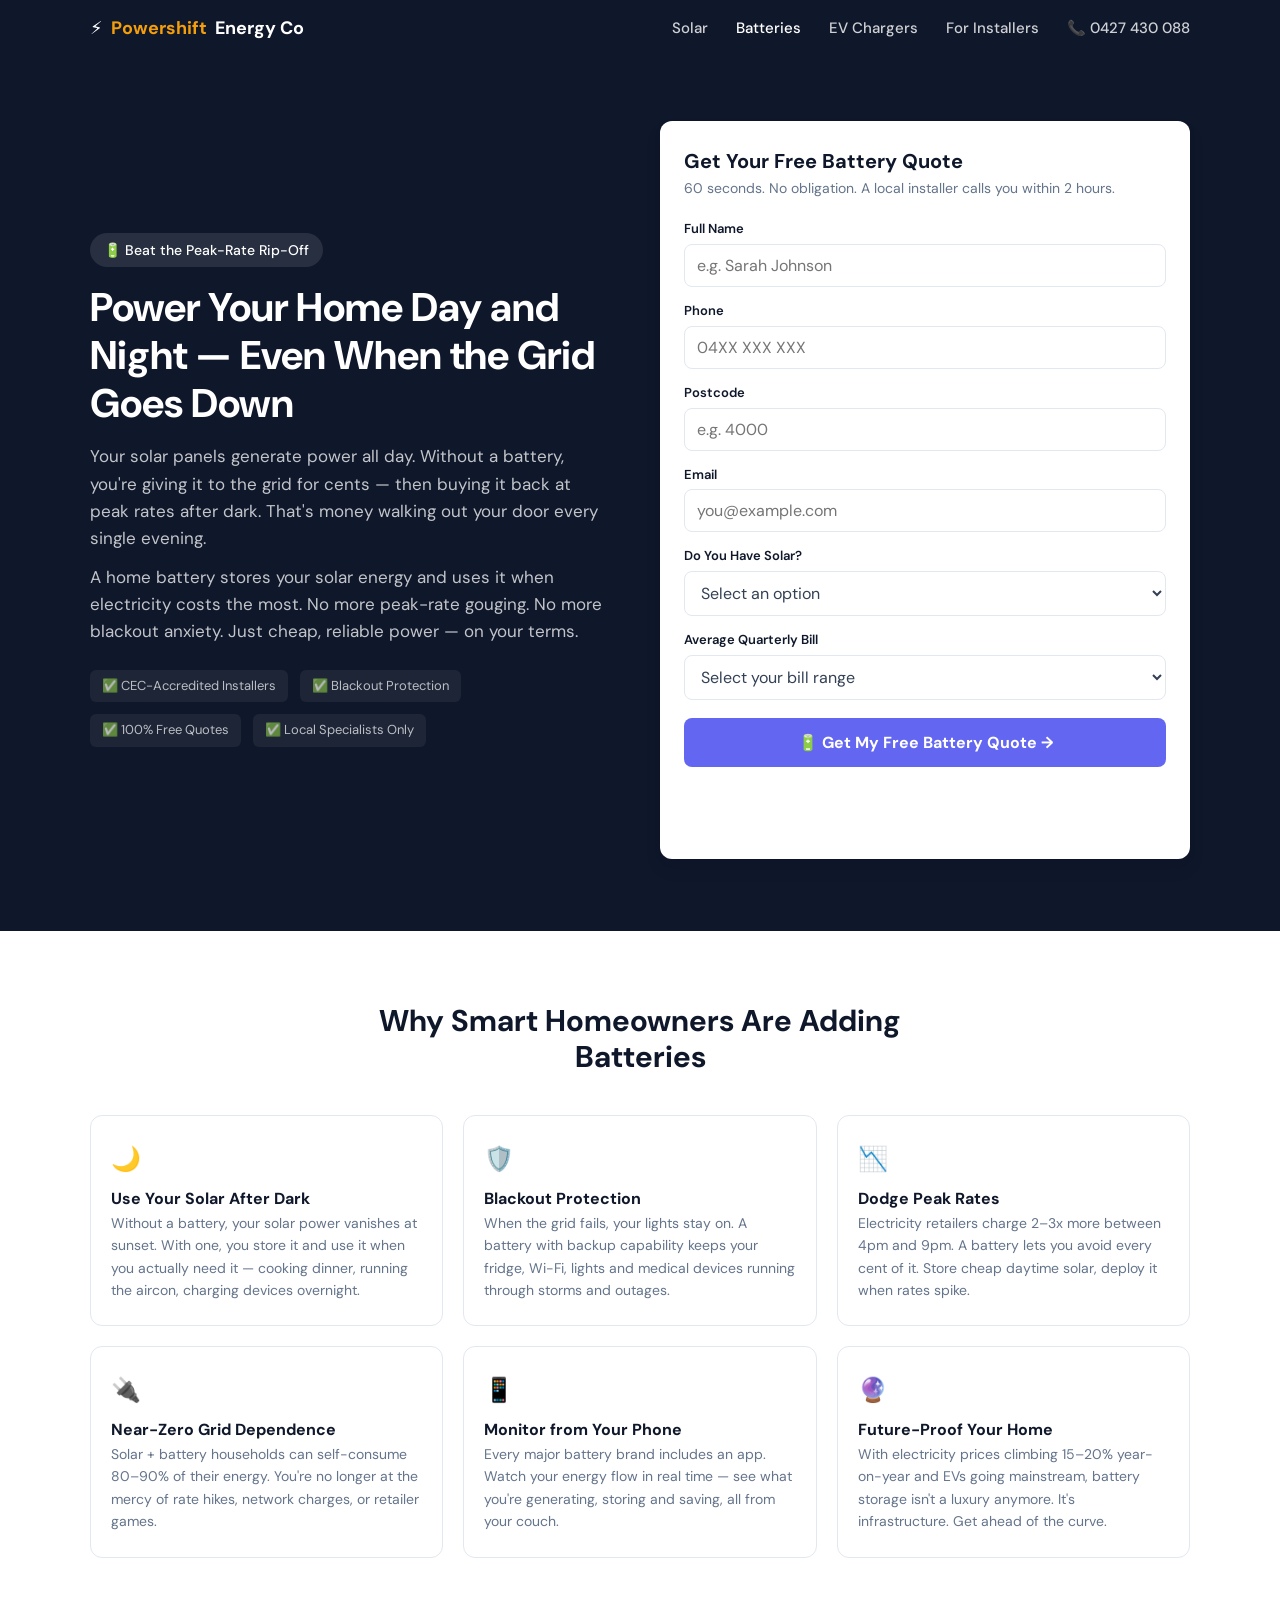
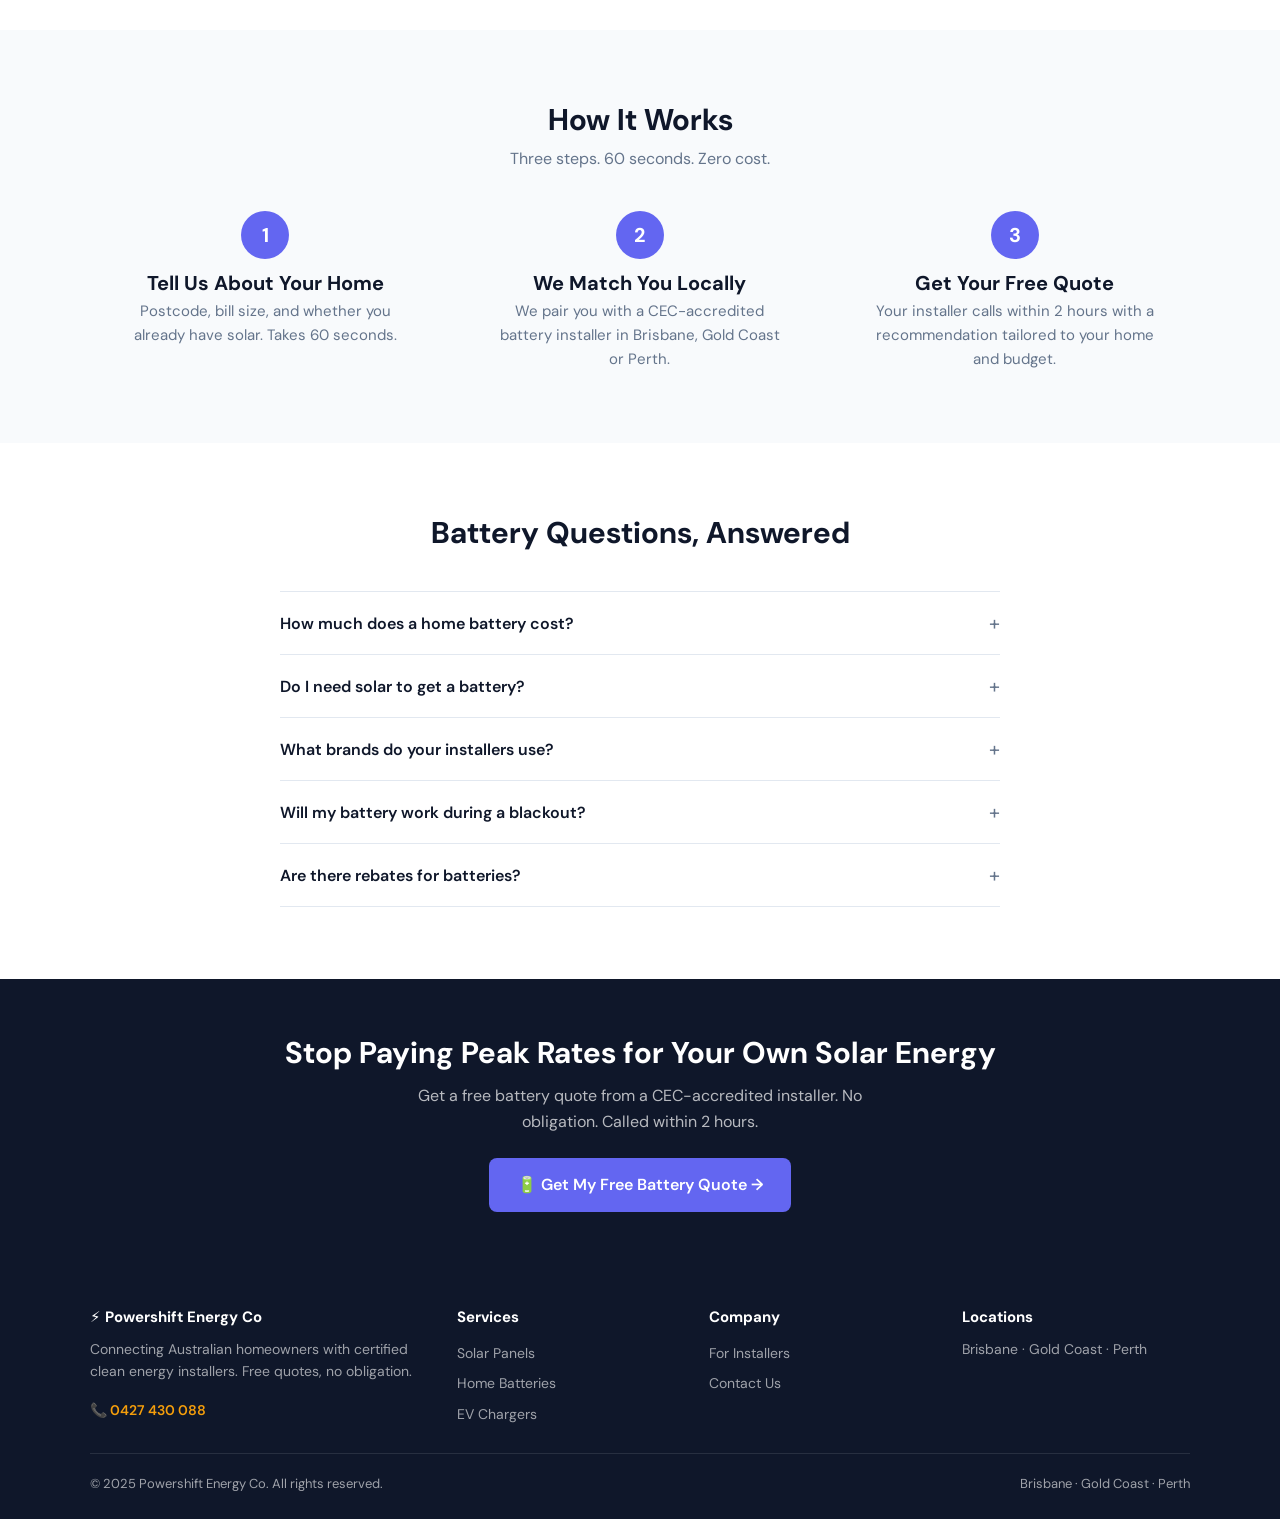
==== battery.html @ f6a63d88 "Initial build: Powershift Energy Co 5-page static website - Homepage (index.html) with service cards" ====
<!DOCTYPE html>
<html lang="en-AU">
<head>
  <meta charset="UTF-8">
  <meta name="viewport" content="width=device-width, initial-scale=1.0">
  <title>Free Home Battery Quotes — Beat Peak Rates & Blackouts | Powershift Energy Co</title>
  <meta name="description" content="Get a free home battery quote from CEC-accredited installers in Brisbane, Gold Coast and Perth. Store solar, dodge peak rates, survive blackouts.">
  <link rel="icon" href="data:image/svg+xml,<svg xmlns='http://www.w3.org/2000/svg' viewBox='0 0 100 100'><text y='.9em' font-size='90'>⚡</text></svg>">
  <link rel="preconnect" href="https://fonts.googleapis.com">
  <link rel="preconnect" href="https://fonts.gstatic.com" crossorigin>
  <link href="https://fonts.googleapis.com/css2?family=DM+Sans:wght@400;500;600;700&display=swap" rel="stylesheet">
  <link rel="stylesheet" href="css/style.css">
</head>
<body class="page-battery">

  <!-- Header -->
  <header class="site-header">
    <nav class="nav-inner">
      <a href="index.html" class="logo">⚡ <span>Powershift</span> Energy Co</a>
      <button class="nav-toggle" aria-label="Toggle navigation">
        <i></i><i></i><i></i>
      </button>
      <div class="nav-links">
        <a href="solar.html">Solar</a>
        <a href="battery.html" class="active">Batteries</a>
        <a href="ev-charger.html">EV Chargers</a>
        <a href="electricians.html">For Installers</a>
        <a href="tel:0427430088" class="nav-phone">📞 0427 430 088</a>
      </div>
    </nav>
  </header>

  <main>

    <!-- Hero + Form -->
    <section class="hero">
      <div class="container">
        <div class="hero-grid">
          <div>
            <div class="badge">🔋 Beat the Peak-Rate Rip-Off</div>
            <h1>Power Your Home Day and Night — Even When the Grid Goes Down</h1>
            <p>Your solar panels generate power all day. Without a battery, you're giving it to the grid for cents — then buying it back at peak rates after dark. That's money walking out your door every single evening.</p>
            <p style="color:rgba(255,255,255,0.75);margin-top:12px;">A home battery stores your solar energy and uses it when electricity costs the most. No more peak-rate gouging. No more blackout anxiety. Just cheap, reliable power — on your terms.</p>
            <ul class="hero-trust">
              <li>✅ CEC-Accredited Installers</li>
              <li>✅ Blackout Protection</li>
              <li>✅ 100% Free Quotes</li>
              <li>✅ Local Specialists Only</li>
            </ul>
          </div>
          <div>
            <div class="form-card">
              <h2>Get Your Free Battery Quote</h2>
              <p class="form-sub">60 seconds. No obligation. A local installer calls you within 2 hours.</p>
              <form action="https://formspree.io/f/xvzdpgje" method="POST" data-formspree>
                <input type="hidden" name="service" value="Home Battery">
                <input type="hidden" name="page" value="battery.html">
                <div class="form-group">
                  <label for="name">Full Name</label>
                  <input type="text" id="name" name="name" required placeholder="e.g. Sarah Johnson">
                  <div class="form-error-msg"></div>
                </div>
                <div class="form-group">
                  <label for="phone">Phone</label>
                  <input type="tel" id="phone" name="phone" required placeholder="04XX XXX XXX">
                  <div class="form-error-msg"></div>
                </div>
                <div class="form-group">
                  <label for="postcode">Postcode</label>
                  <input type="text" id="postcode" name="postcode" required placeholder="e.g. 4000" maxlength="4">
                  <div class="form-error-msg"></div>
                </div>
                <div class="form-group">
                  <label for="email">Email</label>
                  <input type="email" id="email" name="email" required placeholder="you@example.com">
                  <div class="form-error-msg"></div>
                </div>
                <div class="form-group">
                  <label for="solar">Do You Have Solar?</label>
                  <select id="solar" name="has_solar" required>
                    <option value="">Select an option</option>
                    <option value="Yes – Existing Solar">Yes — Existing Solar</option>
                    <option value="No – Getting Solar Too">No — Getting Solar Too</option>
                    <option value="No – Grid Only">No — Grid Only</option>
                  </select>
                  <div class="form-error-msg"></div>
                </div>
                <div class="form-group">
                  <label for="bill">Average Quarterly Bill</label>
                  <select id="bill" name="quarterly_bill" required>
                    <option value="">Select your bill range</option>
                    <option value="Under $300">Under $300</option>
                    <option value="$300–$500">$300–$500</option>
                    <option value="$500–$800">$500–$800</option>
                    <option value="$800–$1,200">$800–$1,200</option>
                    <option value="Over $1,200">Over $1,200</option>
                  </select>
                  <div class="form-error-msg"></div>
                </div>
                <button type="submit" class="form-submit indigo">🔋 Get My Free Battery Quote →</button>
                <p class="form-note">No spam. No obligation. Just a quick call from a local installer.</p>
              </form>
            </div>
          </div>
        </div>
      </div>
    </section>

    <!-- Benefits -->
    <section>
      <div class="container">
        <div class="section-header">
          <h2>Why Smart Homeowners Are Adding Batteries</h2>
        </div>
        <div class="cards-grid cols-3">
          <div class="benefit-card">
            <div class="icon">🌙</div>
            <h3>Use Your Solar After Dark</h3>
            <p>Without a battery, your solar power vanishes at sunset. With one, you store it and use it when you actually need it — cooking dinner, running the aircon, charging devices overnight.</p>
          </div>
          <div class="benefit-card">
            <div class="icon">🛡️</div>
            <h3>Blackout Protection</h3>
            <p>When the grid fails, your lights stay on. A battery with backup capability keeps your fridge, Wi-Fi, lights and medical devices running through storms and outages.</p>
          </div>
          <div class="benefit-card">
            <div class="icon">📉</div>
            <h3>Dodge Peak Rates</h3>
            <p>Electricity retailers charge 2–3x more between 4pm and 9pm. A battery lets you avoid every cent of it. Store cheap daytime solar, deploy it when rates spike.</p>
          </div>
          <div class="benefit-card">
            <div class="icon">🔌</div>
            <h3>Near-Zero Grid Dependence</h3>
            <p>Solar + battery households can self-consume 80–90% of their energy. You're no longer at the mercy of rate hikes, network charges, or retailer games.</p>
          </div>
          <div class="benefit-card">
            <div class="icon">📱</div>
            <h3>Monitor from Your Phone</h3>
            <p>Every major battery brand includes an app. Watch your energy flow in real time — see what you're generating, storing and saving, all from your couch.</p>
          </div>
          <div class="benefit-card">
            <div class="icon">🔮</div>
            <h3>Future-Proof Your Home</h3>
            <p>With electricity prices climbing 15–20% year-on-year and EVs going mainstream, battery storage isn't a luxury anymore. It's infrastructure. Get ahead of the curve.</p>
          </div>
        </div>
      </div>
    </section>

    <!-- How It Works -->
    <section class="alt">
      <div class="container">
        <div class="section-header">
          <h2>How It Works</h2>
          <p>Three steps. 60 seconds. Zero cost.</p>
        </div>
        <div class="steps">
          <div class="step">
            <div class="step-num">1</div>
            <h3>Tell Us About Your Home</h3>
            <p>Postcode, bill size, and whether you already have solar. Takes 60 seconds.</p>
          </div>
          <div class="step">
            <div class="step-num">2</div>
            <h3>We Match You Locally</h3>
            <p>We pair you with a CEC-accredited battery installer in Brisbane, Gold Coast or Perth.</p>
          </div>
          <div class="step">
            <div class="step-num">3</div>
            <h3>Get Your Free Quote</h3>
            <p>Your installer calls within 2 hours with a recommendation tailored to your home and budget.</p>
          </div>
        </div>
      </div>
    </section>

    <!-- FAQ -->
    <section>
      <div class="container">
        <div class="section-header">
          <h2>Battery Questions, Answered</h2>
        </div>
        <div class="faq-list">
          <div class="faq-item">
            <button class="faq-question">How much does a home battery cost?</button>
            <div class="faq-answer">
              <div class="faq-answer-inner">A quality home battery system typically costs $8,000–$16,000 installed, depending on capacity, brand and whether you need backup capability. Popular options like the Tesla Powerwall 2 sit around $12,000–$14,000 fully installed. Your installer will recommend the right size based on your usage and solar system.</div>
            </div>
          </div>
          <div class="faq-item">
            <button class="faq-question">Do I need solar to get a battery?</button>
            <div class="faq-answer">
              <div class="faq-answer-inner">No, but it makes the most financial sense when paired with solar. A battery without solar can still save you money by charging from the grid during off-peak hours and discharging during peak, but the real savings come from storing free solar energy. If you don't have solar yet, many installers will quote you for both together.</div>
            </div>
          </div>
          <div class="faq-item">
            <button class="faq-question">What brands do your installers use?</button>
            <div class="faq-answer">
              <div class="faq-answer-inner">Our installer partners work with all major battery brands including Tesla Powerwall, BYD, Enphase, Alpha ESS, SolarEdge, Sungrow and more. They'll recommend the best fit for your home based on your solar setup, usage patterns and budget — not just whatever gives them the highest margin.</div>
            </div>
          </div>
          <div class="faq-item">
            <button class="faq-question">Will my battery work during a blackout?</button>
            <div class="faq-answer">
              <div class="faq-answer-inner">Only if it has backup capability — and not all do by default. Some batteries (like the Tesla Powerwall) include backup as standard. Others need an additional backup box or gateway. Make sure you tell your installer you want blackout protection so they can quote the right setup.</div>
            </div>
          </div>
          <div class="faq-item">
            <button class="faq-question">Are there rebates for batteries?</button>
            <div class="faq-answer">
              <div class="faq-answer-inner">Battery rebates vary by state. Some state governments offer rebates of $3,000–$4,000 for eligible households. Your installer will know exactly what's available in your area and handle the paperwork. The federal government doesn't currently offer battery-specific STCs, but this may change — another reason to act now while state rebates last.</div>
            </div>
          </div>
        </div>
      </div>
    </section>

    <!-- CTA Banner -->
    <section class="cta-banner">
      <div class="container">
        <h2>Stop Paying Peak Rates for Your Own Solar Energy</h2>
        <p>Get a free battery quote from a CEC-accredited installer. No obligation. Called within 2 hours.</p>
        <a href="#" onclick="window.scrollTo({top:0,behavior:'smooth'});return false;" class="btn btn-indigo" style="background:var(--indigo);color:var(--white);">🔋 Get My Free Battery Quote →</a>
      </div>
    </section>

  </main>

  <!-- Footer -->
  <footer class="site-footer">
    <div class="container">
      <div class="footer-inner">
        <div class="footer-col">
          <h4>⚡ Powershift Energy Co</h4>
          <p>Connecting Australian homeowners with certified clean energy installers. Free quotes, no obligation.</p>
          <a href="tel:0427430088" class="phone-link" style="margin-top:12px;display:inline-block;">📞 0427 430 088</a>
        </div>
        <div class="footer-col">
          <h4>Services</h4>
          <a href="solar.html">Solar Panels</a>
          <a href="battery.html">Home Batteries</a>
          <a href="ev-charger.html">EV Chargers</a>
        </div>
        <div class="footer-col">
          <h4>Company</h4>
          <a href="electricians.html">For Installers</a>
          <a href="tel:0427430088">Contact Us</a>
        </div>
        <div class="footer-col">
          <h4>Locations</h4>
          <p>Brisbane · Gold Coast · Perth</p>
        </div>
      </div>
      <div class="footer-bottom">
        <span>&copy; 2025 Powershift Energy Co. All rights reserved.</span>
        <span>Brisbane · Gold Coast · Perth</span>
      </div>
    </div>
  </footer>

  <script src="js/form.js"></script>
</body>
</html>
---- css/style.css ----
/* ============================================
   Powershift Energy Co — Global Stylesheet
   Mobile-first · Vanilla CSS · No frameworks
   ============================================ */

/* --- Custom Properties --- */
:root {
  --navy: #0f172a;
  --amber: #f59e0b;
  --amber-hover: #d97706;
  --green: #10b981;
  --green-hover: #059669;
  --indigo: #6366f1;
  --indigo-hover: #4f46e5;
  --bg-light: #f8fafc;
  --text-body: #334155;
  --text-muted: #64748b;
  --white: #ffffff;
  --border: #e2e8f0;
  --radius: 8px;
  --radius-lg: 12px;
  --shadow-sm: 0 1px 2px rgba(15,23,42,0.06);
  --shadow: 0 1px 3px rgba(15,23,42,0.1), 0 1px 2px rgba(15,23,42,0.06);
  --shadow-lg: 0 4px 6px rgba(15,23,42,0.07), 0 10px 15px rgba(15,23,42,0.1);
  --max-w: 1140px;
  --font: 'DM Sans', system-ui, -apple-system, sans-serif;
  /* Page accent — overridden per page */
  --accent: var(--amber);
  --accent-hover: var(--amber-hover);
}

/* --- Reset --- */
*, *::before, *::after { box-sizing: border-box; margin: 0; padding: 0; }
html { scroll-behavior: smooth; }
body {
  font-family: var(--font);
  font-size: 16px;
  line-height: 1.6;
  color: var(--text-body);
  background: var(--white);
  -webkit-font-smoothing: antialiased;
}
img { max-width: 100%; display: block; }
a { color: inherit; text-decoration: none; }
ul, ol { list-style: none; }
button, input, select, textarea {
  font-family: inherit;
  font-size: inherit;
  border: none;
  outline: none;
}

/* --- Utility --- */
.container { width: 100%; max-width: var(--max-w); margin: 0 auto; padding: 0 20px; }
.sr-only { position: absolute; width: 1px; height: 1px; padding: 0; margin: -1px; overflow: hidden; clip: rect(0,0,0,0); border: 0; }
.text-muted { color: var(--text-muted); }
.text-center { text-align: center; }

/* --- Typography --- */
h1, h2, h3, h4 { color: var(--navy); line-height: 1.2; font-weight: 700; }
h1 { font-size: 1.875rem; }
h2 { font-size: 1.5rem; margin-bottom: 0.5rem; }
h3 { font-size: 1.125rem; }
p + p { margin-top: 1rem; }

@media (min-width: 768px) {
  h1 { font-size: 2.5rem; }
  h2 { font-size: 1.875rem; }
  h3 { font-size: 1.25rem; }
}

/* --- Buttons --- */
.btn {
  display: inline-flex;
  align-items: center;
  justify-content: center;
  gap: 6px;
  padding: 14px 28px;
  border-radius: var(--radius);
  font-weight: 600;
  font-size: 1rem;
  cursor: pointer;
  transition: background 0.2s, transform 0.1s;
  border: none;
}
.btn:active { transform: scale(0.98); }

.btn-amber { background: var(--amber); color: var(--navy); }
.btn-amber:hover { background: var(--amber-hover); }
.btn-green { background: var(--green); color: var(--white); }
.btn-green:hover { background: var(--green-hover); }
.btn-indigo { background: var(--indigo); color: var(--white); }
.btn-indigo:hover { background: var(--indigo-hover); }
.btn-white { background: var(--white); color: var(--navy); }
.btn-white:hover { background: var(--bg-light); }
.btn-outline {
  background: transparent;
  color: var(--white);
  border: 2px solid rgba(255,255,255,0.3);
}
.btn-outline:hover { border-color: var(--white); background: rgba(255,255,255,0.1); }

/* --- Header / Nav --- */
.site-header {
  background: var(--navy);
  padding: 0;
  position: sticky;
  top: 0;
  z-index: 100;
}
.nav-inner {
  display: flex;
  align-items: center;
  justify-content: space-between;
  padding: 14px 20px;
  max-width: var(--max-w);
  margin: 0 auto;
}
.logo {
  font-size: 1.125rem;
  font-weight: 700;
  color: var(--white);
  display: flex;
  align-items: center;
  gap: 8px;
}
.logo span { color: var(--amber); }

/* Mobile menu toggle */
.nav-toggle {
  background: none;
  border: none;
  cursor: pointer;
  display: flex;
  flex-direction: column;
  gap: 5px;
  padding: 4px;
}
.nav-toggle i {
  display: block;
  width: 22px;
  height: 2px;
  background: var(--white);
  border-radius: 2px;
  transition: transform 0.2s, opacity 0.2s;
}
.nav-toggle.active i:nth-child(1) { transform: translateY(7px) rotate(45deg); }
.nav-toggle.active i:nth-child(2) { opacity: 0; }
.nav-toggle.active i:nth-child(3) { transform: translateY(-7px) rotate(-45deg); }

.nav-links {
  display: none;
  position: absolute;
  top: 100%;
  left: 0;
  right: 0;
  background: var(--navy);
  padding: 0 20px 20px;
  border-top: 1px solid rgba(255,255,255,0.1);
}
.nav-links.open { display: block; }
.nav-links a {
  display: block;
  padding: 12px 0;
  color: rgba(255,255,255,0.8);
  font-size: 0.9375rem;
  font-weight: 500;
  border-bottom: 1px solid rgba(255,255,255,0.06);
  transition: color 0.2s;
}
.nav-links a:hover, .nav-links a.active { color: var(--white); }
.nav-phone {
  display: flex;
  align-items: center;
  gap: 6px;
  color: var(--amber);
  font-weight: 600;
  font-size: 0.9375rem;
  margin-top: 12px;
}

@media (min-width: 768px) {
  .nav-toggle { display: none; }
  .nav-links {
    display: flex !important;
    position: static;
    padding: 0;
    border: none;
    align-items: center;
    gap: 28px;
    background: none;
  }
  .nav-links a {
    display: inline;
    padding: 0;
    border: none;
  }
  .nav-phone { margin-top: 0; }
}

/* --- Hero --- */
.hero {
  background: var(--navy);
  padding: 48px 0 56px;
  color: var(--white);
}
.hero-grid {
  display: grid;
  gap: 40px;
}
.hero .badge {
  display: inline-block;
  background: rgba(255,255,255,0.1);
  padding: 6px 14px;
  border-radius: 20px;
  font-size: 0.875rem;
  font-weight: 500;
  margin-bottom: 16px;
}
.hero h1 { color: var(--white); margin-bottom: 16px; }
.hero p { color: rgba(255,255,255,0.75); font-size: 1.0625rem; max-width: 520px; }
.hero-trust {
  display: flex;
  flex-wrap: wrap;
  gap: 12px;
  margin-top: 24px;
}
.hero-trust li {
  display: flex;
  align-items: center;
  gap: 6px;
  font-size: 0.8125rem;
  color: rgba(255,255,255,0.7);
  background: rgba(255,255,255,0.06);
  padding: 6px 12px;
  border-radius: 6px;
}
.hero-cta {
  display: flex;
  flex-wrap: wrap;
  gap: 12px;
  margin-top: 28px;
}

@media (min-width: 768px) {
  .hero { padding: 64px 0 72px; }
  .hero-grid { grid-template-columns: 1fr 1fr; align-items: center; }
}

/* --- Form Card (in hero) --- */
.form-card {
  background: var(--white);
  border-radius: var(--radius-lg);
  padding: 28px 24px;
  box-shadow: var(--shadow-lg);
}
.form-card h2 { font-size: 1.25rem; color: var(--navy); margin-bottom: 4px; }
.form-card .form-sub { color: var(--text-muted); font-size: 0.875rem; margin-bottom: 20px; }

.form-group { margin-bottom: 14px; }
.form-group label {
  display: block;
  font-size: 0.8125rem;
  font-weight: 600;
  color: var(--navy);
  margin-bottom: 4px;
}
.form-group input,
.form-group select,
.form-group textarea {
  width: 100%;
  padding: 10px 12px;
  border: 1.5px solid var(--border);
  border-radius: var(--radius);
  background: var(--white);
  color: var(--text-body);
  transition: border-color 0.2s;
}
.form-group input:focus,
.form-group select:focus,
.form-group textarea:focus {
  border-color: var(--accent);
}
.form-group input.error,
.form-group select.error {
  border-color: #ef4444;
}
.form-error-msg {
  color: #ef4444;
  font-size: 0.75rem;
  margin-top: 2px;
  display: none;
}
.form-group.has-error .form-error-msg { display: block; }

.form-submit {
  width: 100%;
  padding: 14px;
  border-radius: var(--radius);
  font-weight: 700;
  font-size: 1rem;
  cursor: pointer;
  border: none;
  margin-top: 4px;
  transition: background 0.2s, transform 0.1s;
}
.form-submit:active { transform: scale(0.98); }
.form-submit.amber { background: var(--amber); color: var(--navy); }
.form-submit.amber:hover { background: var(--amber-hover); }
.form-submit.green { background: var(--green); color: var(--white); }
.form-submit.green:hover { background: var(--green-hover); }
.form-submit.indigo { background: var(--indigo); color: var(--white); }
.form-submit.indigo:hover { background: var(--indigo-hover); }

.form-note {
  text-align: center;
  font-size: 0.75rem;
  color: var(--text-muted);
  margin-top: 10px;
}

.form-success {
  text-align: center;
  padding: 32px 16px;
}
.form-success .icon { font-size: 2.5rem; margin-bottom: 12px; }
.form-success h3 { margin-bottom: 8px; }
.form-success p { color: var(--text-muted); font-size: 0.9375rem; }

/* --- Sections --- */
section { padding: 56px 0; }
section.alt { background: var(--bg-light); }

.section-header {
  text-align: center;
  max-width: 600px;
  margin: 0 auto 40px;
}
.section-header p { color: var(--text-muted); margin-top: 8px; }

@media (min-width: 768px) {
  section { padding: 72px 0; }
}

/* --- Cards Grid --- */
.cards-grid {
  display: grid;
  gap: 20px;
}
.cards-grid.cols-2 { grid-template-columns: 1fr; }
.cards-grid.cols-3 { grid-template-columns: 1fr; }

@media (min-width: 640px) {
  .cards-grid.cols-2 { grid-template-columns: repeat(2, 1fr); }
  .cards-grid.cols-3 { grid-template-columns: repeat(2, 1fr); }
}
@media (min-width: 900px) {
  .cards-grid.cols-3 { grid-template-columns: repeat(3, 1fr); }
}

/* --- Service Card (homepage) --- */
.service-card {
  background: var(--white);
  border: 1.5px solid var(--border);
  border-radius: var(--radius-lg);
  padding: 28px 24px;
  transition: box-shadow 0.2s, border-color 0.2s;
  display: flex;
  flex-direction: column;
}
.service-card:hover {
  box-shadow: var(--shadow-lg);
  border-color: transparent;
}
.service-card .icon { font-size: 2rem; margin-bottom: 12px; }
.service-card h3 { margin-bottom: 6px; }
.service-card p { color: var(--text-muted); font-size: 0.9375rem; flex: 1; }
.service-card .card-link {
  display: inline-flex;
  align-items: center;
  gap: 4px;
  margin-top: 16px;
  font-weight: 600;
  font-size: 0.9375rem;
  color: var(--accent);
  transition: gap 0.2s;
}
.service-card:hover .card-link { gap: 8px; }

/* --- Benefit Card --- */
.benefit-card {
  background: var(--white);
  border: 1.5px solid var(--border);
  border-radius: var(--radius-lg);
  padding: 24px 20px;
  transition: box-shadow 0.2s;
}
.benefit-card:hover { box-shadow: var(--shadow); }
.benefit-card .icon { font-size: 1.5rem; margin-bottom: 10px; }
.benefit-card h3 { font-size: 1rem; margin-bottom: 4px; }
.benefit-card p { color: var(--text-muted); font-size: 0.875rem; }

/* --- Steps --- */
.steps {
  display: grid;
  gap: 24px;
  counter-reset: step;
}
.step {
  text-align: center;
  counter-increment: step;
}
.step-num {
  display: inline-flex;
  align-items: center;
  justify-content: center;
  width: 48px;
  height: 48px;
  border-radius: 50%;
  background: var(--accent);
  color: var(--navy);
  font-weight: 700;
  font-size: 1.25rem;
  margin-bottom: 12px;
}
.step-num.white-bg { background: rgba(255,255,255,0.15); color: var(--white); }
.step h3 { margin-bottom: 4px; }
.step p { color: var(--text-muted); font-size: 0.9375rem; max-width: 280px; margin: 0 auto; }

@media (min-width: 640px) {
  .steps { grid-template-columns: repeat(3, 1fr); }
  .steps.cols-4 { grid-template-columns: repeat(2, 1fr); }
}
@media (min-width: 900px) {
  .steps.cols-4 { grid-template-columns: repeat(4, 1fr); }
}

/* --- Trust Bar --- */
.trust-bar {
  display: flex;
  flex-wrap: wrap;
  justify-content: center;
  gap: 16px 24px;
  padding: 32px 0;
}
.trust-item {
  display: flex;
  align-items: center;
  gap: 8px;
  font-size: 0.875rem;
  font-weight: 500;
  color: var(--navy);
}
.trust-item .icon { font-size: 1.25rem; }

/* --- FAQ Accordion --- */
.faq-list { max-width: 720px; margin: 0 auto; }
.faq-item {
  border-bottom: 1px solid var(--border);
}
.faq-item:first-child { border-top: 1px solid var(--border); }
.faq-question {
  width: 100%;
  background: none;
  border: none;
  padding: 18px 0;
  display: flex;
  align-items: center;
  justify-content: space-between;
  gap: 16px;
  cursor: pointer;
  text-align: left;
  font-weight: 600;
  font-size: 1rem;
  color: var(--navy);
}
.faq-question::after {
  content: '+';
  font-size: 1.25rem;
  font-weight: 400;
  color: var(--text-muted);
  transition: transform 0.2s;
  flex-shrink: 0;
}
.faq-item.open .faq-question::after {
  content: '−';
}
.faq-answer {
  max-height: 0;
  overflow: hidden;
  transition: max-height 0.3s ease, padding 0.3s ease;
}
.faq-answer-inner {
  padding: 0 0 18px;
  color: var(--text-muted);
  font-size: 0.9375rem;
  line-height: 1.6;
}

/* --- CTA Banner --- */
.cta-banner {
  background: var(--navy);
  padding: 56px 0;
  text-align: center;
  color: var(--white);
}
.cta-banner h2 { color: var(--white); margin-bottom: 12px; }
.cta-banner p { color: rgba(255,255,255,0.7); max-width: 480px; margin: 0 auto 24px; }

/* --- Stats Strip --- */
.stats-strip {
  display: grid;
  grid-template-columns: repeat(2, 1fr);
  gap: 16px;
  padding: 32px 0;
}
.stat-item { text-align: center; }
.stat-item .num {
  font-size: 1.5rem;
  font-weight: 700;
  color: var(--amber);
}
.stat-item .label {
  font-size: 0.8125rem;
  color: var(--text-muted);
  margin-top: 2px;
}

@media (min-width: 640px) {
  .stats-strip { grid-template-columns: repeat(4, 1fr); }
}

/* --- Lead Type Cards (electricians) --- */
.lead-type-card {
  background: var(--white);
  border: 1.5px solid var(--border);
  border-radius: var(--radius-lg);
  padding: 24px 20px;
  transition: box-shadow 0.2s;
}
.lead-type-card:hover { box-shadow: var(--shadow); }
.lead-type-card .icon { font-size: 1.5rem; margin-bottom: 10px; }
.lead-type-card h3 { font-size: 1.0625rem; margin-bottom: 10px; }
.lead-type-card ul { margin-top: 8px; }
.lead-type-card li {
  font-size: 0.875rem;
  color: var(--text-muted);
  padding: 3px 0;
  display: flex;
  align-items: center;
  gap: 6px;
}
.lead-type-card li::before {
  content: '✓';
  color: var(--green);
  font-weight: 700;
  font-size: 0.8125rem;
}

/* --- Footer --- */
.site-footer {
  background: var(--navy);
  color: rgba(255,255,255,0.6);
  padding: 40px 0 24px;
  font-size: 0.875rem;
}
.footer-inner {
  display: grid;
  gap: 24px;
  margin-bottom: 24px;
}
.footer-col h4 {
  color: var(--white);
  font-size: 0.9375rem;
  margin-bottom: 12px;
}
.footer-col a {
  display: block;
  padding: 4px 0;
  color: rgba(255,255,255,0.6);
  transition: color 0.2s;
}
.footer-col a:hover { color: var(--white); }
.footer-col .phone-link { color: var(--amber); font-weight: 600; }
.footer-bottom {
  border-top: 1px solid rgba(255,255,255,0.1);
  padding-top: 20px;
  display: flex;
  flex-wrap: wrap;
  justify-content: space-between;
  gap: 8px;
  font-size: 0.8125rem;
}

@media (min-width: 640px) {
  .footer-inner { grid-template-columns: repeat(2, 1fr); }
}
@media (min-width: 768px) {
  .footer-inner { grid-template-columns: 1.5fr 1fr 1fr 1fr; }
}

/* --- About section (homepage) --- */
.about-grid {
  display: grid;
  gap: 32px;
  align-items: center;
}
@media (min-width: 768px) {
  .about-grid { grid-template-columns: 1fr 1fr; }
}

/* --- Partner Form (electricians, wider layout) --- */
.partner-form-section {
  max-width: 640px;
  margin: 0 auto;
}
.partner-form-section .form-card {
  padding: 32px 28px;
}

/* --- Page accent overrides --- */
.page-solar { --accent: var(--amber); --accent-hover: var(--amber-hover); }
.page-battery { --accent: var(--indigo); --accent-hover: var(--indigo-hover); }
.page-ev { --accent: var(--green); --accent-hover: var(--green-hover); }
.page-electricians { --accent: var(--amber); --accent-hover: var(--amber-hover); }

/* Accent step-num coloring */
.page-battery .step-num { background: var(--indigo); color: var(--white); }
.page-ev .step-num { background: var(--green); color: var(--white); }

/* --- Misc --- */
.inline-link {
  color: var(--accent);
  font-weight: 600;
  text-decoration: underline;
  text-underline-offset: 2px;
}
.inline-link:hover { text-decoration: none; }

/* Loading state on form submit */
.form-submit.loading {
  opacity: 0.7;
  pointer-events: none;
}
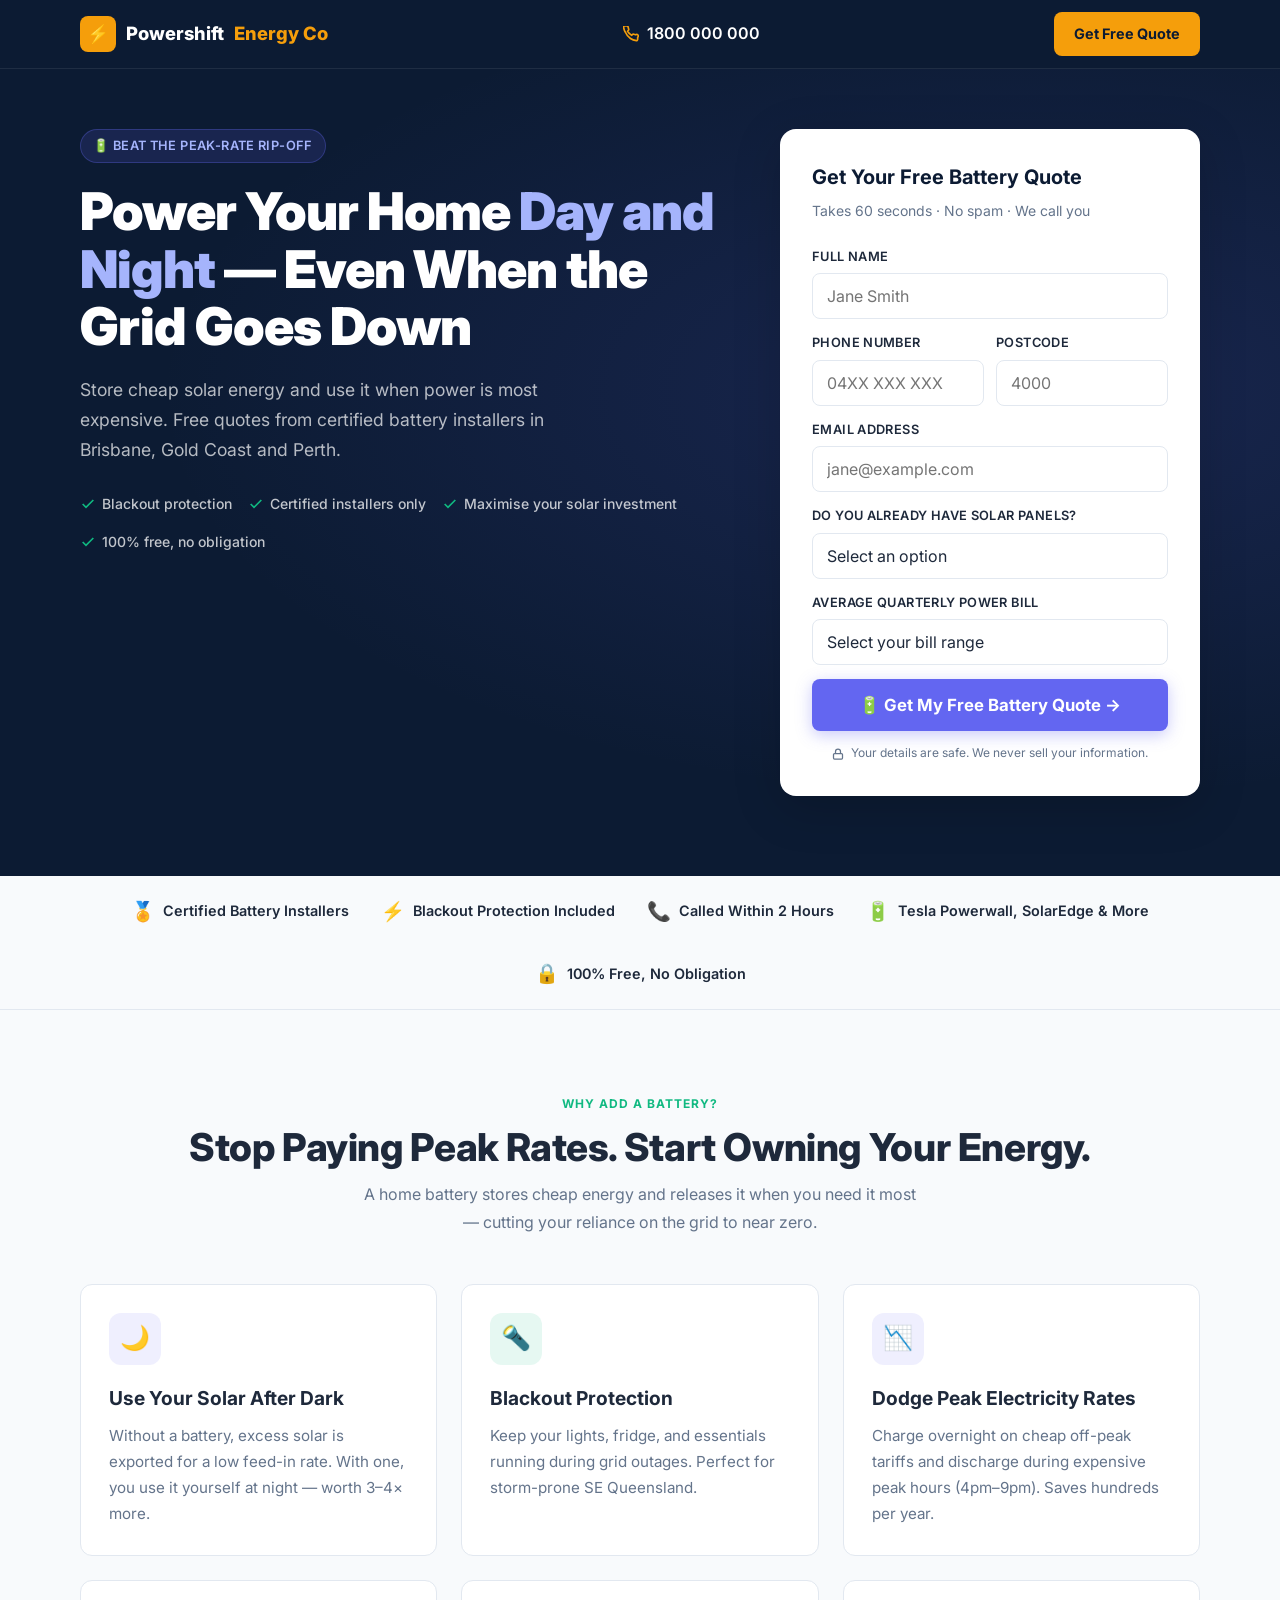
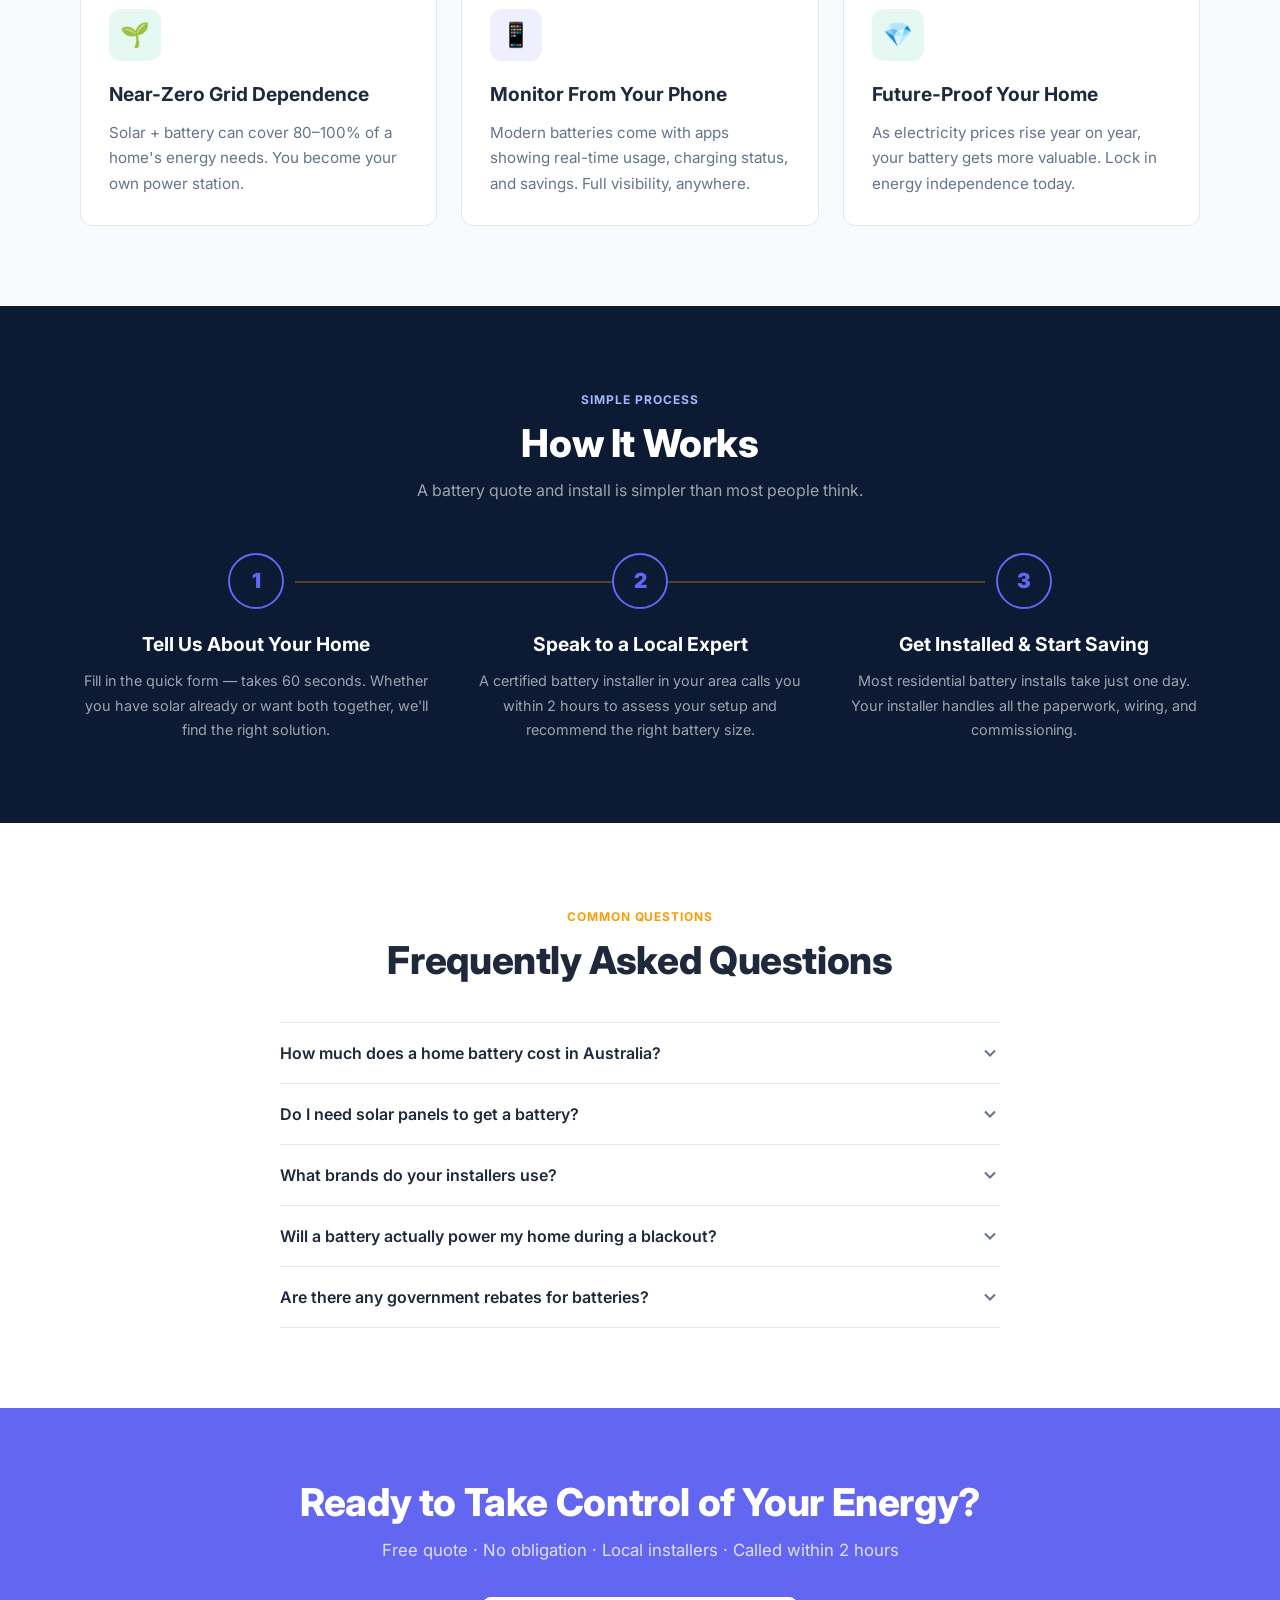
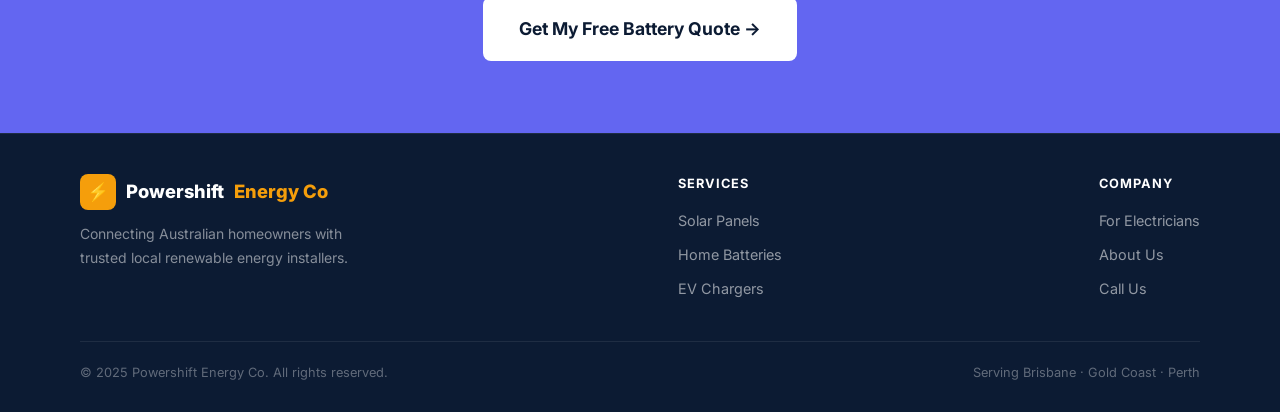
==== commit 40129e38: "Fresh site with new homepage" ====
--- a/battery.html
+++ b/battery.html
@@ -3,257 +3,320 @@
 <head>
   <meta charset="UTF-8">
   <meta name="viewport" content="width=device-width, initial-scale=1.0">
-  <title>Free Home Battery Quotes — Beat Peak Rates & Blackouts | Powershift Energy Co</title>
-  <meta name="description" content="Get a free home battery quote from CEC-accredited installers in Brisbane, Gold Coast and Perth. Store solar, dodge peak rates, survive blackouts.">
+  <title>Free Home Battery Quote | Powershift Energy Co — Brisbane, Gold Coast & Perth</title>
+  <meta name="description" content="Power your home day and night. Free, no-obligation home battery storage quotes from certified installers in Brisbane, Gold Coast and Perth.">
+  <link rel="stylesheet" href="css/style.css">
   <link rel="icon" href="data:image/svg+xml,<svg xmlns='http://www.w3.org/2000/svg' viewBox='0 0 100 100'><text y='.9em' font-size='90'>⚡</text></svg>">
-  <link rel="preconnect" href="https://fonts.googleapis.com">
-  <link rel="preconnect" href="https://fonts.gstatic.com" crossorigin>
-  <link href="https://fonts.googleapis.com/css2?family=DM+Sans:wght@400;500;600;700&display=swap" rel="stylesheet">
-  <link rel="stylesheet" href="css/style.css">
 </head>
-<body class="page-battery">
-
-  <!-- Header -->
-  <header class="site-header">
-    <nav class="nav-inner">
-      <a href="index.html" class="logo">⚡ <span>Powershift</span> Energy Co</a>
-      <button class="nav-toggle" aria-label="Toggle navigation">
-        <i></i><i></i><i></i>
-      </button>
-      <div class="nav-links">
-        <a href="solar.html">Solar</a>
-        <a href="battery.html" class="active">Batteries</a>
-        <a href="ev-charger.html">EV Chargers</a>
-        <a href="electricians.html">For Installers</a>
-        <a href="tel:0427430088" class="nav-phone">📞 0427 430 088</a>
-      </div>
-    </nav>
-  </header>
-
-  <main>
-
-    <!-- Hero + Form -->
-    <section class="hero">
-      <div class="container">
-        <div class="hero-grid">
-          <div>
-            <div class="badge">🔋 Beat the Peak-Rate Rip-Off</div>
-            <h1>Power Your Home Day and Night — Even When the Grid Goes Down</h1>
-            <p>Your solar panels generate power all day. Without a battery, you're giving it to the grid for cents — then buying it back at peak rates after dark. That's money walking out your door every single evening.</p>
-            <p style="color:rgba(255,255,255,0.75);margin-top:12px;">A home battery stores your solar energy and uses it when electricity costs the most. No more peak-rate gouging. No more blackout anxiety. Just cheap, reliable power — on your terms.</p>
-            <ul class="hero-trust">
-              <li>✅ CEC-Accredited Installers</li>
-              <li>✅ Blackout Protection</li>
-              <li>✅ 100% Free Quotes</li>
-              <li>✅ Local Specialists Only</li>
-            </ul>
-          </div>
-          <div>
-            <div class="form-card">
-              <h2>Get Your Free Battery Quote</h2>
-              <p class="form-sub">60 seconds. No obligation. A local installer calls you within 2 hours.</p>
-              <form action="https://formspree.io/f/xvzdpgje" method="POST" data-formspree>
-                <input type="hidden" name="service" value="Home Battery">
-                <input type="hidden" name="page" value="battery.html">
-                <div class="form-group">
-                  <label for="name">Full Name</label>
-                  <input type="text" id="name" name="name" required placeholder="e.g. Sarah Johnson">
-                  <div class="form-error-msg"></div>
-                </div>
-                <div class="form-group">
-                  <label for="phone">Phone</label>
-                  <input type="tel" id="phone" name="phone" required placeholder="04XX XXX XXX">
-                  <div class="form-error-msg"></div>
-                </div>
-                <div class="form-group">
-                  <label for="postcode">Postcode</label>
-                  <input type="text" id="postcode" name="postcode" required placeholder="e.g. 4000" maxlength="4">
-                  <div class="form-error-msg"></div>
-                </div>
-                <div class="form-group">
-                  <label for="email">Email</label>
-                  <input type="email" id="email" name="email" required placeholder="you@example.com">
-                  <div class="form-error-msg"></div>
-                </div>
-                <div class="form-group">
-                  <label for="solar">Do You Have Solar?</label>
-                  <select id="solar" name="has_solar" required>
-                    <option value="">Select an option</option>
-                    <option value="Yes – Existing Solar">Yes — Existing Solar</option>
-                    <option value="No – Getting Solar Too">No — Getting Solar Too</option>
-                    <option value="No – Grid Only">No — Grid Only</option>
-                  </select>
-                  <div class="form-error-msg"></div>
-                </div>
-                <div class="form-group">
-                  <label for="bill">Average Quarterly Bill</label>
-                  <select id="bill" name="quarterly_bill" required>
-                    <option value="">Select your bill range</option>
-                    <option value="Under $300">Under $300</option>
-                    <option value="$300–$500">$300–$500</option>
-                    <option value="$500–$800">$500–$800</option>
-                    <option value="$800–$1,200">$800–$1,200</option>
-                    <option value="Over $1,200">Over $1,200</option>
-                  </select>
-                  <div class="form-error-msg"></div>
-                </div>
-                <button type="submit" class="form-submit indigo">🔋 Get My Free Battery Quote →</button>
-                <p class="form-note">No spam. No obligation. Just a quick call from a local installer.</p>
-              </form>
-            </div>
-          </div>
-        </div>
-      </div>
-    </section>
-
-    <!-- Benefits -->
-    <section>
-      <div class="container">
-        <div class="section-header">
-          <h2>Why Smart Homeowners Are Adding Batteries</h2>
-        </div>
-        <div class="cards-grid cols-3">
-          <div class="benefit-card">
-            <div class="icon">🌙</div>
-            <h3>Use Your Solar After Dark</h3>
-            <p>Without a battery, your solar power vanishes at sunset. With one, you store it and use it when you actually need it — cooking dinner, running the aircon, charging devices overnight.</p>
-          </div>
-          <div class="benefit-card">
-            <div class="icon">🛡️</div>
-            <h3>Blackout Protection</h3>
-            <p>When the grid fails, your lights stay on. A battery with backup capability keeps your fridge, Wi-Fi, lights and medical devices running through storms and outages.</p>
-          </div>
-          <div class="benefit-card">
-            <div class="icon">📉</div>
-            <h3>Dodge Peak Rates</h3>
-            <p>Electricity retailers charge 2–3x more between 4pm and 9pm. A battery lets you avoid every cent of it. Store cheap daytime solar, deploy it when rates spike.</p>
-          </div>
-          <div class="benefit-card">
-            <div class="icon">🔌</div>
-            <h3>Near-Zero Grid Dependence</h3>
-            <p>Solar + battery households can self-consume 80–90% of their energy. You're no longer at the mercy of rate hikes, network charges, or retailer games.</p>
-          </div>
-          <div class="benefit-card">
-            <div class="icon">📱</div>
-            <h3>Monitor from Your Phone</h3>
-            <p>Every major battery brand includes an app. Watch your energy flow in real time — see what you're generating, storing and saving, all from your couch.</p>
-          </div>
-          <div class="benefit-card">
-            <div class="icon">🔮</div>
-            <h3>Future-Proof Your Home</h3>
-            <p>With electricity prices climbing 15–20% year-on-year and EVs going mainstream, battery storage isn't a luxury anymore. It's infrastructure. Get ahead of the curve.</p>
-          </div>
-        </div>
-      </div>
-    </section>
-
-    <!-- How It Works -->
-    <section class="alt">
-      <div class="container">
-        <div class="section-header">
-          <h2>How It Works</h2>
-          <p>Three steps. 60 seconds. Zero cost.</p>
-        </div>
-        <div class="steps">
-          <div class="step">
-            <div class="step-num">1</div>
-            <h3>Tell Us About Your Home</h3>
-            <p>Postcode, bill size, and whether you already have solar. Takes 60 seconds.</p>
-          </div>
-          <div class="step">
-            <div class="step-num">2</div>
-            <h3>We Match You Locally</h3>
-            <p>We pair you with a CEC-accredited battery installer in Brisbane, Gold Coast or Perth.</p>
-          </div>
-          <div class="step">
-            <div class="step-num">3</div>
-            <h3>Get Your Free Quote</h3>
-            <p>Your installer calls within 2 hours with a recommendation tailored to your home and budget.</p>
-          </div>
-        </div>
-      </div>
-    </section>
-
-    <!-- FAQ -->
-    <section>
-      <div class="container">
-        <div class="section-header">
-          <h2>Battery Questions, Answered</h2>
-        </div>
-        <div class="faq-list">
-          <div class="faq-item">
-            <button class="faq-question">How much does a home battery cost?</button>
-            <div class="faq-answer">
-              <div class="faq-answer-inner">A quality home battery system typically costs $8,000–$16,000 installed, depending on capacity, brand and whether you need backup capability. Popular options like the Tesla Powerwall 2 sit around $12,000–$14,000 fully installed. Your installer will recommend the right size based on your usage and solar system.</div>
-            </div>
-          </div>
-          <div class="faq-item">
-            <button class="faq-question">Do I need solar to get a battery?</button>
-            <div class="faq-answer">
-              <div class="faq-answer-inner">No, but it makes the most financial sense when paired with solar. A battery without solar can still save you money by charging from the grid during off-peak hours and discharging during peak, but the real savings come from storing free solar energy. If you don't have solar yet, many installers will quote you for both together.</div>
-            </div>
-          </div>
-          <div class="faq-item">
-            <button class="faq-question">What brands do your installers use?</button>
-            <div class="faq-answer">
-              <div class="faq-answer-inner">Our installer partners work with all major battery brands including Tesla Powerwall, BYD, Enphase, Alpha ESS, SolarEdge, Sungrow and more. They'll recommend the best fit for your home based on your solar setup, usage patterns and budget — not just whatever gives them the highest margin.</div>
-            </div>
-          </div>
-          <div class="faq-item">
-            <button class="faq-question">Will my battery work during a blackout?</button>
-            <div class="faq-answer">
-              <div class="faq-answer-inner">Only if it has backup capability — and not all do by default. Some batteries (like the Tesla Powerwall) include backup as standard. Others need an additional backup box or gateway. Make sure you tell your installer you want blackout protection so they can quote the right setup.</div>
-            </div>
-          </div>
-          <div class="faq-item">
-            <button class="faq-question">Are there rebates for batteries?</button>
-            <div class="faq-answer">
-              <div class="faq-answer-inner">Battery rebates vary by state. Some state governments offer rebates of $3,000–$4,000 for eligible households. Your installer will know exactly what's available in your area and handle the paperwork. The federal government doesn't currently offer battery-specific STCs, but this may change — another reason to act now while state rebates last.</div>
-            </div>
-          </div>
-        </div>
-      </div>
-    </section>
-
-    <!-- CTA Banner -->
-    <section class="cta-banner">
-      <div class="container">
-        <h2>Stop Paying Peak Rates for Your Own Solar Energy</h2>
-        <p>Get a free battery quote from a CEC-accredited installer. No obligation. Called within 2 hours.</p>
-        <a href="#" onclick="window.scrollTo({top:0,behavior:'smooth'});return false;" class="btn btn-indigo" style="background:var(--indigo);color:var(--white);">🔋 Get My Free Battery Quote →</a>
-      </div>
-    </section>
-
-  </main>
+<body>
+
+  <!-- Nav -->
+  <nav class="site-nav">
+    <div class="container nav-inner">
+      <a href="index.html" class="nav-logo">
+        <div class="logo-icon">⚡</div>
+        Powershift <span>Energy Co</span>
+      </a>
+      <a href="tel:1800000000" class="nav-phone">
+        <svg width="16" height="16" viewBox="0 0 24 24" fill="none" stroke="currentColor" stroke-width="2.5"><path d="M22 16.92v3a2 2 0 01-2.18 2 19.79 19.79 0 01-8.63-3.07A19.5 19.5 0 013.86 9.8 19.79 19.79 0 01.78 1.17 2 2 0 012.76 0h3a2 2 0 012 1.72c.127.96.361 1.903.7 2.81a2 2 0 01-.45 2.11L6.91 7.91a16 16 0 006.06 6.06l1.07-1.07a2 2 0 012.11-.45c.907.339 1.85.573 2.81.7A2 2 0 0122 16.92z"/></svg>
+        1800 000 000
+      </a>
+      <a href="#get-quote" class="nav-cta">Get Free Quote</a>
+    </div>
+  </nav>
+
+  <!-- Hero -->
+  <section class="hero hero-battery" id="get-quote">
+    <div class="container hero-grid">
+
+      <div class="hero-copy">
+        <div class="hero-badge indigo-badge">🔋 Beat the Peak-Rate Rip-Off</div>
+        <h1>Power Your Home <em class="indigo">Day and Night</em> — Even When the Grid Goes Down</h1>
+        <p class="hero-sub">
+          Store cheap solar energy and use it when power is most expensive. Free quotes from certified battery installers in Brisbane, Gold Coast and Perth.
+        </p>
+        <div class="hero-trust">
+          <div class="trust-item">
+            <svg width="16" height="16" viewBox="0 0 24 24" fill="none" stroke="currentColor" stroke-width="2.5"><polyline points="20 6 9 17 4 12"/></svg>
+            Blackout protection
+          </div>
+          <div class="trust-item">
+            <svg width="16" height="16" viewBox="0 0 24 24" fill="none" stroke="currentColor" stroke-width="2.5"><polyline points="20 6 9 17 4 12"/></svg>
+            Certified installers only
+          </div>
+          <div class="trust-item">
+            <svg width="16" height="16" viewBox="0 0 24 24" fill="none" stroke="currentColor" stroke-width="2.5"><polyline points="20 6 9 17 4 12"/></svg>
+            Maximise your solar investment
+          </div>
+          <div class="trust-item">
+            <svg width="16" height="16" viewBox="0 0 24 24" fill="none" stroke="currentColor" stroke-width="2.5"><polyline points="20 6 9 17 4 12"/></svg>
+            100% free, no obligation
+          </div>
+        </div>
+      </div>
+
+      <div class="form-card">
+        <h3>Get Your Free Battery Quote</h3>
+        <p class="form-sub">Takes 60 seconds · No spam · We call you</p>
+
+        <form class="lead-form" action="https://formspree.io/f/FORMSPREE_FORM_ID" method="POST" novalidate>
+          <input type="hidden" name="service" value="Home Battery">
+          <input type="hidden" name="page" value="battery.html">
+
+          <div class="form-group focus-indigo">
+            <label for="name">Full Name</label>
+            <input type="text" id="name" name="name" placeholder="Jane Smith" required autocomplete="name">
+          </div>
+
+          <div class="form-group form-row">
+            <div class="form-field">
+              <label for="phone">Phone Number</label>
+              <input type="tel" id="phone" name="phone" placeholder="04XX XXX XXX" required autocomplete="tel">
+            </div>
+            <div class="form-field">
+              <label for="postcode">Postcode</label>
+              <input type="text" id="postcode" name="postcode" placeholder="4000" required maxlength="4" inputmode="numeric">
+            </div>
+          </div>
+
+          <div class="form-group focus-indigo">
+            <label for="email">Email Address</label>
+            <input type="email" id="email" name="email" placeholder="jane@example.com" required autocomplete="email">
+          </div>
+
+          <div class="form-group focus-indigo">
+            <label for="has-solar">Do you already have solar panels?</label>
+            <select id="has-solar" name="has_solar" required>
+              <option value="" disabled selected>Select an option</option>
+              <option value="Yes — existing solar">Yes — I have existing solar</option>
+              <option value="No — getting solar too">No — I'd like solar + battery together</option>
+              <option value="No — grid only">No — grid-connected battery only</option>
+            </select>
+          </div>
+
+          <div class="form-group focus-indigo">
+            <label for="bill">Average Quarterly Power Bill</label>
+            <select id="bill" name="bill" required>
+              <option value="" disabled selected>Select your bill range</option>
+              <option value="Under $300">Under $300</option>
+              <option value="$300–$500">$300–$500</option>
+              <option value="$500–$800">$500–$800</option>
+              <option value="$800–$1,200">$800–$1,200</option>
+              <option value="Over $1,200">Over $1,200</option>
+            </select>
+          </div>
+
+          <button type="submit" class="submit-btn btn-submit-indigo">
+            🔋 Get My Free Battery Quote →
+          </button>
+        </form>
+        <p class="form-privacy">
+          <svg width="12" height="12" viewBox="0 0 24 24" fill="none" stroke="currentColor" stroke-width="2.5"><rect x="3" y="11" width="18" height="11" rx="2" ry="2"/><path d="M7 11V7a5 5 0 0110 0v4"/></svg>
+          Your details are safe. We never sell your information.
+        </p>
+      </div>
+
+    </div>
+  </section>
+
+  <!-- Trust Bar -->
+  <div class="trust-bar">
+    <div class="container trust-bar-inner">
+      <div class="trust-bar-item"><span class="icon">🏅</span> Certified Battery Installers</div>
+      <div class="trust-bar-item"><span class="icon">⚡</span> Blackout Protection Included</div>
+      <div class="trust-bar-item"><span class="icon">📞</span> Called Within 2 Hours</div>
+      <div class="trust-bar-item"><span class="icon">🔋</span> Tesla Powerwall, SolarEdge & More</div>
+      <div class="trust-bar-item"><span class="icon">🔒</span> 100% Free, No Obligation</div>
+    </div>
+  </div>
+
+  <!-- Benefits -->
+  <section class="section section-off">
+    <div class="container">
+      <div class="text-center">
+        <span class="section-tag green">Why Add a Battery?</span>
+        <h2>Stop Paying Peak Rates. Start Owning Your Energy.</h2>
+        <p style="color:var(--text-muted);max-width:560px;margin:12px auto 0;">A home battery stores cheap energy and releases it when you need it most — cutting your reliance on the grid to near zero.</p>
+      </div>
+
+      <div class="cards-grid">
+        <div class="card">
+          <div class="card-icon icon-indigo">🌙</div>
+          <h3>Use Your Solar After Dark</h3>
+          <p>Without a battery, excess solar is exported for a low feed-in rate. With one, you use it yourself at night — worth 3–4× more.</p>
+        </div>
+        <div class="card">
+          <div class="card-icon icon-green">🔦</div>
+          <h3>Blackout Protection</h3>
+          <p>Keep your lights, fridge, and essentials running during grid outages. Perfect for storm-prone SE Queensland.</p>
+        </div>
+        <div class="card">
+          <div class="card-icon icon-indigo">📉</div>
+          <h3>Dodge Peak Electricity Rates</h3>
+          <p>Charge overnight on cheap off-peak tariffs and discharge during expensive peak hours (4pm–9pm). Saves hundreds per year.</p>
+        </div>
+        <div class="card">
+          <div class="card-icon icon-green">🌱</div>
+          <h3>Near-Zero Grid Dependence</h3>
+          <p>Solar + battery can cover 80–100% of a home's energy needs. You become your own power station.</p>
+        </div>
+        <div class="card">
+          <div class="card-icon icon-indigo">📱</div>
+          <h3>Monitor From Your Phone</h3>
+          <p>Modern batteries come with apps showing real-time usage, charging status, and savings. Full visibility, anywhere.</p>
+        </div>
+        <div class="card">
+          <div class="card-icon icon-green">💎</div>
+          <h3>Future-Proof Your Home</h3>
+          <p>As electricity prices rise year on year, your battery gets more valuable. Lock in energy independence today.</p>
+        </div>
+      </div>
+    </div>
+  </section>
+
+  <!-- How It Works -->
+  <section class="section section-dark">
+    <div class="container">
+      <div class="text-center">
+        <span class="section-tag indigo">Simple Process</span>
+        <h2 class="text-white">How It Works</h2>
+        <p style="color:rgba(255,255,255,0.6);max-width:480px;margin:12px auto 0;">A battery quote and install is simpler than most people think.</p>
+      </div>
+
+      <div class="steps-grid">
+        <div class="step">
+          <div class="step-num indigo">1</div>
+          <h3>Tell Us About Your Home</h3>
+          <p>Fill in the quick form — takes 60 seconds. Whether you have solar already or want both together, we'll find the right solution.</p>
+        </div>
+        <div class="step">
+          <div class="step-num indigo">2</div>
+          <h3>Speak to a Local Expert</h3>
+          <p>A certified battery installer in your area calls you within 2 hours to assess your setup and recommend the right battery size.</p>
+        </div>
+        <div class="step">
+          <div class="step-num indigo">3</div>
+          <h3>Get Installed & Start Saving</h3>
+          <p>Most residential battery installs take just one day. Your installer handles all the paperwork, wiring, and commissioning.</p>
+        </div>
+      </div>
+    </div>
+  </section>
+
+  <!-- FAQ -->
+  <section class="section">
+    <div class="container">
+      <div class="text-center">
+        <span class="section-tag">Common Questions</span>
+        <h2>Frequently Asked Questions</h2>
+      </div>
+
+      <div class="faq-list">
+
+        <div class="faq-item">
+          <button class="faq-question">
+            How much does a home battery cost in Australia?
+            <svg width="20" height="20" viewBox="0 0 24 24" fill="none" stroke="currentColor" stroke-width="2.5"><polyline points="6 9 12 15 18 9"/></svg>
+          </button>
+          <div class="faq-answer">
+            <div class="faq-answer-inner">
+              A quality 10kWh battery system (like the Tesla Powerwall 2 or SolarEdge Energy Bank) typically costs $12,000–$16,000 installed. Smaller 5kWh systems start around $8,000. The right size depends on your daily usage. State subsidies in QLD and VIC can reduce this significantly.
+            </div>
+          </div>
+        </div>
+
+        <div class="faq-item">
+          <button class="faq-question">
+            Do I need solar panels to get a battery?
+            <svg width="20" height="20" viewBox="0 0 24 24" fill="none" stroke="currentColor" stroke-width="2.5"><polyline points="6 9 12 15 18 9"/></svg>
+          </button>
+          <div class="faq-answer">
+            <div class="faq-answer-inner">
+              No — you can install a grid-connected battery that charges overnight on cheap off-peak rates and discharges during expensive peak hours. That said, the economics are much better with solar. If you're interested in both, we can bundle them for a better deal.
+            </div>
+          </div>
+        </div>
+
+        <div class="faq-item">
+          <button class="faq-question">
+            What brands do your installers use?
+            <svg width="20" height="20" viewBox="0 0 24 24" fill="none" stroke="currentColor" stroke-width="2.5"><polyline points="6 9 12 15 18 9"/></svg>
+          </button>
+          <div class="faq-answer">
+            <div class="faq-answer-inner">
+              Our installers work with leading brands including Tesla Powerwall, SolarEdge Energy Bank, Sungrow SBR, Alpha-ESS, and BYD. They'll recommend the best fit for your existing solar setup (if any), budget, and usage profile.
+            </div>
+          </div>
+        </div>
+
+        <div class="faq-item">
+          <button class="faq-question">
+            Will a battery actually power my home during a blackout?
+            <svg width="20" height="20" viewBox="0 0 24 24" fill="none" stroke="currentColor" stroke-width="2.5"><polyline points="6 9 12 15 18 9"/></svg>
+          </button>
+          <div class="faq-answer">
+            <div class="faq-answer-inner">
+              Yes — batteries with backup capability (like the Powerwall) automatically switch to backup mode when the grid goes down. A fully charged 13.5kWh Powerwall can power an average home for 24+ hours. Most homes run essentials (lights, fridge, phone charging) for 2–3 days.
+            </div>
+          </div>
+        </div>
+
+        <div class="faq-item">
+          <button class="faq-question">
+            Are there any government rebates for batteries?
+            <svg width="20" height="20" viewBox="0 0 24 24" fill="none" stroke="currentColor" stroke-width="2.5"><polyline points="6 9 12 15 18 9"/></svg>
+          </button>
+          <div class="faq-answer">
+            <div class="faq-answer-inner">
+              Queensland's interest-free loan scheme (Household Battery Program) offers up to $4,000 for eligible households. Western Australia has recently introduced incentives as part of their energy storage push. Your installer will confirm current eligibility based on your location and setup.
+            </div>
+          </div>
+        </div>
+
+      </div>
+    </div>
+  </section>
+
+  <!-- CTA -->
+  <section class="cta-section indigo-cta">
+    <div class="container">
+      <h2>Ready to Take Control of Your Energy?</h2>
+      <p>Free quote · No obligation · Local installers · Called within 2 hours</p>
+      <a href="#get-quote" class="btn btn-white btn-lg">Get My Free Battery Quote →</a>
+    </div>
+  </section>
 
   <!-- Footer -->
   <footer class="site-footer">
     <div class="container">
       <div class="footer-inner">
-        <div class="footer-col">
-          <h4>⚡ Powershift Energy Co</h4>
-          <p>Connecting Australian homeowners with certified clean energy installers. Free quotes, no obligation.</p>
-          <a href="tel:0427430088" class="phone-link" style="margin-top:12px;display:inline-block;">📞 0427 430 088</a>
-        </div>
-        <div class="footer-col">
+        <div class="footer-brand">
+          <a href="index.html" class="nav-logo">
+            <div class="logo-icon">⚡</div>
+            Powershift <span>Energy Co</span>
+          </a>
+          <p>Connecting Australian homeowners with trusted local renewable energy installers.</p>
+        </div>
+        <div class="footer-links">
           <h4>Services</h4>
-          <a href="solar.html">Solar Panels</a>
-          <a href="battery.html">Home Batteries</a>
-          <a href="ev-charger.html">EV Chargers</a>
-        </div>
-        <div class="footer-col">
+          <ul>
+            <li><a href="solar.html">Solar Panels</a></li>
+            <li><a href="battery.html">Home Batteries</a></li>
+            <li><a href="ev-charger.html">EV Chargers</a></li>
+          </ul>
+        </div>
+        <div class="footer-links">
           <h4>Company</h4>
-          <a href="electricians.html">For Installers</a>
-          <a href="tel:0427430088">Contact Us</a>
-        </div>
-        <div class="footer-col">
-          <h4>Locations</h4>
-          <p>Brisbane · Gold Coast · Perth</p>
+          <ul>
+            <li><a href="electricians.html">For Electricians</a></li>
+            <li><a href="index.html">About Us</a></li>
+            <li><a href="tel:1800000000">Call Us</a></li>
+          </ul>
         </div>
       </div>
       <div class="footer-bottom">
-        <span>&copy; 2025 Powershift Energy Co. All rights reserved.</span>
-        <span>Brisbane · Gold Coast · Perth</span>
+        <p>© 2025 Powershift Energy Co. All rights reserved.</p>
+        <p class="footer-areas">Serving Brisbane · Gold Coast · Perth</p>
       </div>
     </div>
   </footer>
--- a/css/style.css
+++ b/css/style.css
@@ -1,460 +1,492 @@
-/* ============================================
-   Powershift Energy Co — Global Stylesheet
-   Mobile-first · Vanilla CSS · No frameworks
-   ============================================ */
-
-/* --- Custom Properties --- */
+/* ============================================================
+   POWERSHIFT ENERGY CO — Shared Stylesheet
+   ============================================================ */
+
+@import url('https://fonts.googleapis.com/css2?family=Inter:wght@400;500;600;700;800;900&display=swap');
+
 :root {
-  --navy: #0f172a;
-  --amber: #f59e0b;
-  --amber-hover: #d97706;
-  --green: #10b981;
-  --green-hover: #059669;
-  --indigo: #6366f1;
-  --indigo-hover: #4f46e5;
-  --bg-light: #f8fafc;
-  --text-body: #334155;
-  --text-muted: #64748b;
-  --white: #ffffff;
-  --border: #e2e8f0;
-  --radius: 8px;
-  --radius-lg: 12px;
-  --shadow-sm: 0 1px 2px rgba(15,23,42,0.06);
-  --shadow: 0 1px 3px rgba(15,23,42,0.1), 0 1px 2px rgba(15,23,42,0.06);
-  --shadow-lg: 0 4px 6px rgba(15,23,42,0.07), 0 10px 15px rgba(15,23,42,0.1);
-  --max-w: 1140px;
-  --font: 'DM Sans', system-ui, -apple-system, sans-serif;
-  /* Page accent — overridden per page */
-  --accent: var(--amber);
-  --accent-hover: var(--amber-hover);
-}
-
-/* --- Reset --- */
+  --navy:        #0C1B33;
+  --navy-mid:    #142444;
+  --navy-light:  #1E3460;
+  --amber:       #F59E0B;
+  --amber-light: #FCD34D;
+  --green:       #10B981;
+  --green-light: #34D399;
+  --indigo:      #6366F1;
+  --white:       #FFFFFF;
+  --off-white:   #F8FAFC;
+  --text:        #1E293B;
+  --text-muted:  #64748B;
+  --border:      #E2E8F0;
+  --radius:      12px;
+  --radius-sm:   8px;
+  --shadow:      0 4px 24px rgba(0,0,0,0.10);
+  --shadow-lg:   0 12px 48px rgba(0,0,0,0.18);
+}
+
+/* ── Reset ── */
 *, *::before, *::after { box-sizing: border-box; margin: 0; padding: 0; }
 html { scroll-behavior: smooth; }
 body {
-  font-family: var(--font);
-  font-size: 16px;
+  font-family: 'Inter', -apple-system, BlinkMacSystemFont, sans-serif;
+  color: var(--text);
+  background: var(--white);
   line-height: 1.6;
-  color: var(--text-body);
-  background: var(--white);
   -webkit-font-smoothing: antialiased;
 }
 img { max-width: 100%; display: block; }
-a { color: inherit; text-decoration: none; }
-ul, ol { list-style: none; }
-button, input, select, textarea {
-  font-family: inherit;
-  font-size: inherit;
-  border: none;
-  outline: none;
-}
-
-/* --- Utility --- */
-.container { width: 100%; max-width: var(--max-w); margin: 0 auto; padding: 0 20px; }
-.sr-only { position: absolute; width: 1px; height: 1px; padding: 0; margin: -1px; overflow: hidden; clip: rect(0,0,0,0); border: 0; }
-.text-muted { color: var(--text-muted); }
+a  { color: inherit; text-decoration: none; }
+ul { list-style: none; }
+
+/* ── Typography ── */
+h1 { font-size: clamp(2rem, 5vw, 3.25rem); font-weight: 900; line-height: 1.1; letter-spacing: -0.02em; }
+h2 { font-size: clamp(1.6rem, 3.5vw, 2.4rem); font-weight: 800; line-height: 1.15; letter-spacing: -0.01em; }
+h3 { font-size: 1.2rem; font-weight: 700; }
+p  { line-height: 1.7; }
+
+/* ── Utility ── */
+.container { max-width: 1160px; margin: 0 auto; padding: 0 20px; }
 .text-center { text-align: center; }
-
-/* --- Typography --- */
-h1, h2, h3, h4 { color: var(--navy); line-height: 1.2; font-weight: 700; }
-h1 { font-size: 1.875rem; }
-h2 { font-size: 1.5rem; margin-bottom: 0.5rem; }
-h3 { font-size: 1.125rem; }
-p + p { margin-top: 1rem; }
-
-@media (min-width: 768px) {
-  h1 { font-size: 2.5rem; }
-  h2 { font-size: 1.875rem; }
-  h3 { font-size: 1.25rem; }
-}
-
-/* --- Buttons --- */
+.text-white  { color: var(--white); }
+.sr-only { position: absolute; width: 1px; height: 1px; overflow: hidden; clip: rect(0,0,0,0); }
+
+/* ── Buttons ── */
 .btn {
   display: inline-flex;
   align-items: center;
   justify-content: center;
-  gap: 6px;
+  gap: 8px;
   padding: 14px 28px;
-  border-radius: var(--radius);
-  font-weight: 600;
+  border-radius: var(--radius-sm);
   font-size: 1rem;
+  font-weight: 700;
   cursor: pointer;
-  transition: background 0.2s, transform 0.1s;
   border: none;
-}
-.btn:active { transform: scale(0.98); }
-
-.btn-amber { background: var(--amber); color: var(--navy); }
-.btn-amber:hover { background: var(--amber-hover); }
-.btn-green { background: var(--green); color: var(--white); }
-.btn-green:hover { background: var(--green-hover); }
-.btn-indigo { background: var(--indigo); color: var(--white); }
-.btn-indigo:hover { background: var(--indigo-hover); }
-.btn-white { background: var(--white); color: var(--navy); }
-.btn-white:hover { background: var(--bg-light); }
+  transition: transform 0.15s, box-shadow 0.15s, opacity 0.15s;
+  text-decoration: none;
+  white-space: nowrap;
+}
+.btn:hover  { transform: translateY(-1px); }
+.btn:active { transform: translateY(0); }
+
+.btn-amber {
+  background: var(--amber);
+  color: var(--navy);
+  box-shadow: 0 4px 16px rgba(245,158,11,0.35);
+}
+.btn-amber:hover { background: var(--amber-light); box-shadow: 0 6px 24px rgba(245,158,11,0.45); }
+
+.btn-green {
+  background: var(--green);
+  color: var(--white);
+  box-shadow: 0 4px 16px rgba(16,185,129,0.35);
+}
+.btn-green:hover { background: var(--green-light); }
+
+.btn-white {
+  background: var(--white);
+  color: var(--navy);
+}
+.btn-white:hover { background: var(--off-white); }
+
 .btn-outline {
   background: transparent;
   color: var(--white);
-  border: 2px solid rgba(255,255,255,0.3);
-}
-.btn-outline:hover { border-color: var(--white); background: rgba(255,255,255,0.1); }
-
-/* --- Header / Nav --- */
-.site-header {
-  background: var(--navy);
-  padding: 0;
+  border: 2px solid rgba(255,255,255,0.4);
+}
+.btn-outline:hover { border-color: var(--white); background: rgba(255,255,255,0.08); }
+
+.btn-lg { padding: 18px 36px; font-size: 1.1rem; }
+.btn-full { width: 100%; }
+
+/* ── Nav ── */
+.site-nav {
   position: sticky;
   top: 0;
   z-index: 100;
+  background: var(--navy);
+  border-bottom: 1px solid rgba(255,255,255,0.08);
 }
 .nav-inner {
   display: flex;
   align-items: center;
   justify-content: space-between;
-  padding: 14px 20px;
-  max-width: var(--max-w);
-  margin: 0 auto;
-}
-.logo {
-  font-size: 1.125rem;
+  height: 68px;
+}
+.nav-logo {
+  display: flex;
+  align-items: center;
+  gap: 10px;
+  font-weight: 800;
+  font-size: 1.15rem;
+  color: var(--white);
+}
+.nav-logo span { color: var(--amber); }
+.logo-icon {
+  width: 36px;
+  height: 36px;
+  background: var(--amber);
+  border-radius: 8px;
+  display: flex;
+  align-items: center;
+  justify-content: center;
+  font-size: 1.1rem;
+}
+.nav-phone {
+  display: flex;
+  align-items: center;
+  gap: 8px;
+  color: var(--white);
+  font-weight: 600;
+  font-size: 1rem;
+}
+.nav-phone svg { color: var(--amber); }
+.nav-cta {
+  background: var(--amber);
+  color: var(--navy);
+  padding: 10px 20px;
+  border-radius: var(--radius-sm);
   font-weight: 700;
-  color: var(--white);
-  display: flex;
-  align-items: center;
-  gap: 8px;
-}
-.logo span { color: var(--amber); }
-
-/* Mobile menu toggle */
-.nav-toggle {
-  background: none;
-  border: none;
-  cursor: pointer;
-  display: flex;
-  flex-direction: column;
-  gap: 5px;
-  padding: 4px;
-}
-.nav-toggle i {
-  display: block;
-  width: 22px;
-  height: 2px;
-  background: var(--white);
-  border-radius: 2px;
-  transition: transform 0.2s, opacity 0.2s;
-}
-.nav-toggle.active i:nth-child(1) { transform: translateY(7px) rotate(45deg); }
-.nav-toggle.active i:nth-child(2) { opacity: 0; }
-.nav-toggle.active i:nth-child(3) { transform: translateY(-7px) rotate(-45deg); }
-
-.nav-links {
-  display: none;
-  position: absolute;
-  top: 100%;
-  left: 0;
-  right: 0;
-  background: var(--navy);
-  padding: 0 20px 20px;
-  border-top: 1px solid rgba(255,255,255,0.1);
-}
-.nav-links.open { display: block; }
-.nav-links a {
-  display: block;
-  padding: 12px 0;
-  color: rgba(255,255,255,0.8);
-  font-size: 0.9375rem;
-  font-weight: 500;
-  border-bottom: 1px solid rgba(255,255,255,0.06);
-  transition: color 0.2s;
-}
-.nav-links a:hover, .nav-links a.active { color: var(--white); }
-.nav-phone {
-  display: flex;
-  align-items: center;
-  gap: 6px;
-  color: var(--amber);
-  font-weight: 600;
-  font-size: 0.9375rem;
-  margin-top: 12px;
-}
-
-@media (min-width: 768px) {
-  .nav-toggle { display: none; }
-  .nav-links {
-    display: flex !important;
-    position: static;
-    padding: 0;
-    border: none;
-    align-items: center;
-    gap: 28px;
-    background: none;
-  }
-  .nav-links a {
-    display: inline;
-    padding: 0;
-    border: none;
-  }
-  .nav-phone { margin-top: 0; }
-}
-
-/* --- Hero --- */
+  font-size: 0.9rem;
+  transition: background 0.15s;
+}
+.nav-cta:hover { background: var(--amber-light); }
+
+/* ── Hero ── */
 .hero {
   background: var(--navy);
-  padding: 48px 0 56px;
-  color: var(--white);
-}
+  padding: 60px 0 80px;
+  position: relative;
+  overflow: hidden;
+}
+.hero::before {
+  content: '';
+  position: absolute;
+  inset: 0;
+  opacity: 0.5;
+  pointer-events: none;
+}
+.hero-solar::before {
+  background: radial-gradient(ellipse at 80% 40%, rgba(245,158,11,0.25) 0%, transparent 60%);
+}
+.hero-battery::before {
+  background: radial-gradient(ellipse at 80% 40%, rgba(99,102,241,0.3) 0%, transparent 60%);
+}
+.hero-ev::before {
+  background: radial-gradient(ellipse at 80% 40%, rgba(16,185,129,0.3) 0%, transparent 60%);
+}
+.hero-b2b::before {
+  background: radial-gradient(ellipse at 20% 50%, rgba(245,158,11,0.2) 0%, transparent 55%),
+              radial-gradient(ellipse at 80% 50%, rgba(16,185,129,0.15) 0%, transparent 55%);
+}
+
 .hero-grid {
   display: grid;
-  gap: 40px;
-}
-.hero .badge {
-  display: inline-block;
-  background: rgba(255,255,255,0.1);
-  padding: 6px 14px;
-  border-radius: 20px;
+  grid-template-columns: 1fr 420px;
+  gap: 48px;
+  align-items: start;
+  position: relative;
+  z-index: 1;
+}
+
+.hero-badge {
+  display: inline-flex;
+  align-items: center;
+  gap: 6px;
+  background: rgba(245,158,11,0.15);
+  border: 1px solid rgba(245,158,11,0.3);
+  color: var(--amber);
+  font-size: 0.8rem;
+  font-weight: 600;
+  padding: 6px 12px;
+  border-radius: 100px;
+  margin-bottom: 20px;
+  letter-spacing: 0.03em;
+  text-transform: uppercase;
+}
+.hero-badge.green-badge {
+  background: rgba(16,185,129,0.15);
+  border-color: rgba(16,185,129,0.3);
+  color: var(--green);
+}
+.hero-badge.indigo-badge {
+  background: rgba(99,102,241,0.15);
+  border-color: rgba(99,102,241,0.3);
+  color: #a5b4fc;
+}
+
+.hero h1 { color: var(--white); margin-bottom: 20px; }
+.hero h1 em { font-style: normal; color: var(--amber); }
+.hero h1 em.green { color: var(--green); }
+.hero h1 em.indigo { color: #a5b4fc; }
+
+.hero-sub {
+  color: rgba(255,255,255,0.7);
+  font-size: 1.1rem;
+  margin-bottom: 28px;
+  max-width: 520px;
+}
+
+.hero-trust {
+  display: flex;
+  flex-wrap: wrap;
+  gap: 16px;
+  margin-bottom: 0;
+}
+.trust-item {
+  display: flex;
+  align-items: center;
+  gap: 6px;
+  color: rgba(255,255,255,0.75);
   font-size: 0.875rem;
   font-weight: 500;
-  margin-bottom: 16px;
-}
-.hero h1 { color: var(--white); margin-bottom: 16px; }
-.hero p { color: rgba(255,255,255,0.75); font-size: 1.0625rem; max-width: 520px; }
-.hero-trust {
-  display: flex;
-  flex-wrap: wrap;
-  gap: 12px;
-  margin-top: 24px;
-}
-.hero-trust li {
-  display: flex;
-  align-items: center;
-  gap: 6px;
-  font-size: 0.8125rem;
-  color: rgba(255,255,255,0.7);
-  background: rgba(255,255,255,0.06);
-  padding: 6px 12px;
-  border-radius: 6px;
-}
-.hero-cta {
-  display: flex;
-  flex-wrap: wrap;
-  gap: 12px;
-  margin-top: 28px;
-}
-
-@media (min-width: 768px) {
-  .hero { padding: 64px 0 72px; }
-  .hero-grid { grid-template-columns: 1fr 1fr; align-items: center; }
-}
-
-/* --- Form Card (in hero) --- */
+}
+.trust-item svg { color: var(--green); flex-shrink: 0; }
+
+/* ── Lead Form Card ── */
 .form-card {
   background: var(--white);
-  border-radius: var(--radius-lg);
-  padding: 28px 24px;
+  border-radius: 16px;
+  padding: 32px;
   box-shadow: var(--shadow-lg);
 }
-.form-card h2 { font-size: 1.25rem; color: var(--navy); margin-bottom: 4px; }
-.form-card .form-sub { color: var(--text-muted); font-size: 0.875rem; margin-bottom: 20px; }
-
-.form-group { margin-bottom: 14px; }
+.form-card h3 {
+  font-size: 1.25rem;
+  color: var(--navy);
+  margin-bottom: 6px;
+}
+.form-card .form-sub {
+  font-size: 0.875rem;
+  color: var(--text-muted);
+  margin-bottom: 24px;
+}
+
+.form-group {
+  margin-bottom: 14px;
+}
 .form-group label {
   display: block;
-  font-size: 0.8125rem;
+  font-size: 0.8rem;
   font-weight: 600;
-  color: var(--navy);
-  margin-bottom: 4px;
+  color: var(--text);
+  margin-bottom: 6px;
+  text-transform: uppercase;
+  letter-spacing: 0.03em;
 }
 .form-group input,
-.form-group select,
-.form-group textarea {
+.form-group select {
   width: 100%;
-  padding: 10px 12px;
+  padding: 12px 14px;
   border: 1.5px solid var(--border);
-  border-radius: var(--radius);
+  border-radius: var(--radius-sm);
+  font-size: 1rem;
+  font-family: inherit;
+  color: var(--text);
   background: var(--white);
-  color: var(--text-body);
-  transition: border-color 0.2s;
+  transition: border-color 0.15s, box-shadow 0.15s;
+  -webkit-appearance: none;
+  appearance: none;
 }
 .form-group input:focus,
-.form-group select:focus,
-.form-group textarea:focus {
-  border-color: var(--accent);
-}
-.form-group input.error,
-.form-group select.error {
-  border-color: #ef4444;
-}
-.form-error-msg {
-  color: #ef4444;
-  font-size: 0.75rem;
-  margin-top: 2px;
-  display: none;
-}
-.form-group.has-error .form-error-msg { display: block; }
-
-.form-submit {
+.form-group select:focus {
+  outline: none;
+  border-color: var(--amber);
+  box-shadow: 0 0 0 3px rgba(245,158,11,0.15);
+}
+.form-group.focus-green input:focus,
+.form-group.focus-green select:focus {
+  border-color: var(--green);
+  box-shadow: 0 0 0 3px rgba(16,185,129,0.15);
+}
+.form-group.focus-indigo input:focus,
+.form-group.focus-indigo select:focus {
+  border-color: var(--indigo);
+  box-shadow: 0 0 0 3px rgba(99,102,241,0.15);
+}
+.form-group.form-row {
+  display: grid;
+  grid-template-columns: 1fr 1fr;
+  gap: 12px;
+}
+.form-group.form-row .form-field { display: flex; flex-direction: column; }
+.form-group.form-row .form-field label { font-size: 0.8rem; font-weight: 600; color: var(--text); margin-bottom: 6px; text-transform: uppercase; letter-spacing: 0.03em; }
+
+.submit-btn {
   width: 100%;
-  padding: 14px;
-  border-radius: var(--radius);
+  padding: 16px;
+  border: none;
+  border-radius: var(--radius-sm);
+  font-size: 1.05rem;
   font-weight: 700;
-  font-size: 1rem;
+  font-family: inherit;
   cursor: pointer;
-  border: none;
-  margin-top: 4px;
-  transition: background 0.2s, transform 0.1s;
-}
-.form-submit:active { transform: scale(0.98); }
-.form-submit.amber { background: var(--amber); color: var(--navy); }
-.form-submit.amber:hover { background: var(--amber-hover); }
-.form-submit.green { background: var(--green); color: var(--white); }
-.form-submit.green:hover { background: var(--green-hover); }
-.form-submit.indigo { background: var(--indigo); color: var(--white); }
-.form-submit.indigo:hover { background: var(--indigo-hover); }
-
-.form-note {
+  margin-top: 6px;
+  transition: transform 0.15s, box-shadow 0.15s, opacity 0.15s;
+  display: flex;
+  align-items: center;
+  justify-content: center;
+  gap: 8px;
+}
+.submit-btn:hover  { transform: translateY(-1px); }
+.submit-btn:active { transform: translateY(0); }
+.submit-btn:disabled { opacity: 0.7; cursor: not-allowed; transform: none; }
+
+.btn-submit-amber { background: var(--amber); color: var(--navy); box-shadow: 0 4px 16px rgba(245,158,11,0.35); }
+.btn-submit-green { background: var(--green); color: var(--white); box-shadow: 0 4px 16px rgba(16,185,129,0.35); }
+.btn-submit-indigo { background: var(--indigo); color: var(--white); box-shadow: 0 4px 16px rgba(99,102,241,0.35); }
+
+.form-privacy {
   text-align: center;
   font-size: 0.75rem;
   color: var(--text-muted);
-  margin-top: 10px;
-}
-
-.form-success {
+  margin-top: 12px;
+}
+.form-privacy svg { vertical-align: middle; margin-right: 4px; }
+
+/* ── Success State ── */
+.success-state {
   text-align: center;
-  padding: 32px 16px;
-}
-.form-success .icon { font-size: 2.5rem; margin-bottom: 12px; }
-.form-success h3 { margin-bottom: 8px; }
-.form-success p { color: var(--text-muted); font-size: 0.9375rem; }
-
-/* --- Sections --- */
-section { padding: 56px 0; }
-section.alt { background: var(--bg-light); }
-
-.section-header {
-  text-align: center;
-  max-width: 600px;
-  margin: 0 auto 40px;
-}
-.section-header p { color: var(--text-muted); margin-top: 8px; }
-
-@media (min-width: 768px) {
-  section { padding: 72px 0; }
-}
-
-/* --- Cards Grid --- */
+  padding: 20px 0;
+}
+.success-icon {
+  width: 64px;
+  height: 64px;
+  background: var(--green);
+  border-radius: 50%;
+  display: flex;
+  align-items: center;
+  justify-content: center;
+  margin: 0 auto 20px;
+  font-size: 1.8rem;
+  color: white;
+}
+.success-state h3 { font-size: 1.4rem; margin-bottom: 10px; color: var(--navy); }
+.success-state p  { color: var(--text-muted); margin-bottom: 8px; }
+.success-sub { font-size: 0.875rem; }
+
+/* ── Trust Bar ── */
+.trust-bar {
+  background: var(--off-white);
+  border-bottom: 1px solid var(--border);
+  padding: 20px 0;
+}
+.trust-bar-inner {
+  display: flex;
+  flex-wrap: wrap;
+  align-items: center;
+  justify-content: center;
+  gap: 32px;
+}
+.trust-bar-item {
+  display: flex;
+  align-items: center;
+  gap: 8px;
+  font-size: 0.9rem;
+  font-weight: 600;
+  color: var(--text);
+}
+.trust-bar-item .icon { font-size: 1.2rem; }
+
+/* ── Sections ── */
+.section { padding: 80px 0; }
+.section-sm { padding: 60px 0; }
+.section-dark { background: var(--navy); color: var(--white); }
+.section-off  { background: var(--off-white); }
+
+.section-tag {
+  display: inline-block;
+  font-size: 0.75rem;
+  font-weight: 700;
+  text-transform: uppercase;
+  letter-spacing: 0.08em;
+  color: var(--amber);
+  margin-bottom: 12px;
+}
+.section-tag.green { color: var(--green); }
+.section-tag.indigo { color: #a5b4fc; }
+
+/* ── Cards ── */
 .cards-grid {
   display: grid;
-  gap: 20px;
-}
-.cards-grid.cols-2 { grid-template-columns: 1fr; }
-.cards-grid.cols-3 { grid-template-columns: 1fr; }
-
-@media (min-width: 640px) {
-  .cards-grid.cols-2 { grid-template-columns: repeat(2, 1fr); }
-  .cards-grid.cols-3 { grid-template-columns: repeat(2, 1fr); }
-}
-@media (min-width: 900px) {
-  .cards-grid.cols-3 { grid-template-columns: repeat(3, 1fr); }
-}
-
-/* --- Service Card (homepage) --- */
-.service-card {
+  grid-template-columns: repeat(3, 1fr);
+  gap: 24px;
+  margin-top: 48px;
+}
+.card {
   background: var(--white);
+  border-radius: var(--radius);
+  padding: 28px;
   border: 1.5px solid var(--border);
-  border-radius: var(--radius-lg);
-  padding: 28px 24px;
-  transition: box-shadow 0.2s, border-color 0.2s;
-  display: flex;
-  flex-direction: column;
-}
-.service-card:hover {
-  box-shadow: var(--shadow-lg);
-  border-color: transparent;
-}
-.service-card .icon { font-size: 2rem; margin-bottom: 12px; }
-.service-card h3 { margin-bottom: 6px; }
-.service-card p { color: var(--text-muted); font-size: 0.9375rem; flex: 1; }
-.service-card .card-link {
-  display: inline-flex;
-  align-items: center;
-  gap: 4px;
-  margin-top: 16px;
-  font-weight: 600;
-  font-size: 0.9375rem;
-  color: var(--accent);
-  transition: gap 0.2s;
-}
-.service-card:hover .card-link { gap: 8px; }
-
-/* --- Benefit Card --- */
-.benefit-card {
-  background: var(--white);
-  border: 1.5px solid var(--border);
-  border-radius: var(--radius-lg);
-  padding: 24px 20px;
-  transition: box-shadow 0.2s;
-}
-.benefit-card:hover { box-shadow: var(--shadow); }
-.benefit-card .icon { font-size: 1.5rem; margin-bottom: 10px; }
-.benefit-card h3 { font-size: 1rem; margin-bottom: 4px; }
-.benefit-card p { color: var(--text-muted); font-size: 0.875rem; }
-
-/* --- Steps --- */
-.steps {
+  transition: box-shadow 0.2s, transform 0.2s;
+}
+.card:hover { box-shadow: var(--shadow); transform: translateY(-2px); }
+.card-icon {
+  width: 52px;
+  height: 52px;
+  border-radius: 12px;
+  display: flex;
+  align-items: center;
+  justify-content: center;
+  font-size: 1.5rem;
+  margin-bottom: 18px;
+}
+.icon-amber  { background: rgba(245,158,11,0.1); }
+.icon-green  { background: rgba(16,185,129,0.1); }
+.icon-indigo { background: rgba(99,102,241,0.1); }
+.icon-blue   { background: rgba(59,130,246,0.1); }
+.card h3 { margin-bottom: 10px; }
+.card p  { color: var(--text-muted); font-size: 0.95rem; }
+
+/* Dark cards */
+.card-dark {
+  background: var(--navy-mid);
+  border-color: rgba(255,255,255,0.08);
+}
+.card-dark h3 { color: var(--white); }
+.card-dark p  { color: rgba(255,255,255,0.6); }
+
+/* ── How It Works ── */
+.steps-grid {
   display: grid;
-  gap: 24px;
-  counter-reset: step;
-}
-.step {
-  text-align: center;
-  counter-increment: step;
-}
+  grid-template-columns: repeat(3, 1fr);
+  gap: 32px;
+  margin-top: 48px;
+  position: relative;
+}
+.steps-grid::before {
+  content: '';
+  position: absolute;
+  top: 28px;
+  left: calc(16.66% + 28px);
+  right: calc(16.66% + 28px);
+  height: 2px;
+  background: linear-gradient(90deg, var(--amber), var(--amber));
+  opacity: 0.3;
+}
+.step { text-align: center; }
 .step-num {
-  display: inline-flex;
+  width: 56px;
+  height: 56px;
+  border-radius: 50%;
+  border: 2px solid var(--amber);
+  display: flex;
   align-items: center;
   justify-content: center;
-  width: 48px;
-  height: 48px;
-  border-radius: 50%;
-  background: var(--accent);
-  color: var(--navy);
-  font-weight: 700;
-  font-size: 1.25rem;
-  margin-bottom: 12px;
-}
-.step-num.white-bg { background: rgba(255,255,255,0.15); color: var(--white); }
-.step h3 { margin-bottom: 4px; }
-.step p { color: var(--text-muted); font-size: 0.9375rem; max-width: 280px; margin: 0 auto; }
-
-@media (min-width: 640px) {
-  .steps { grid-template-columns: repeat(3, 1fr); }
-  .steps.cols-4 { grid-template-columns: repeat(2, 1fr); }
-}
-@media (min-width: 900px) {
-  .steps.cols-4 { grid-template-columns: repeat(4, 1fr); }
-}
-
-/* --- Trust Bar --- */
-.trust-bar {
-  display: flex;
-  flex-wrap: wrap;
-  justify-content: center;
-  gap: 16px 24px;
-  padding: 32px 0;
-}
-.trust-item {
-  display: flex;
-  align-items: center;
-  gap: 8px;
-  font-size: 0.875rem;
-  font-weight: 500;
-  color: var(--navy);
-}
-.trust-item .icon { font-size: 1.25rem; }
-
-/* --- FAQ Accordion --- */
-.faq-list { max-width: 720px; margin: 0 auto; }
+  font-size: 1.3rem;
+  font-weight: 900;
+  color: var(--amber);
+  margin: 0 auto 20px;
+  background: var(--navy);
+  position: relative;
+  z-index: 1;
+}
+.step-num.green  { border-color: var(--green); color: var(--green); }
+.step-num.indigo { border-color: var(--indigo); color: var(--indigo); }
+.step h3 { color: var(--white); margin-bottom: 10px; }
+.step p  { color: rgba(255,255,255,0.6); font-size: 0.9rem; }
+
+/* ── FAQ ── */
+.faq-list { margin-top: 40px; max-width: 720px; margin-left: auto; margin-right: auto; }
 .faq-item {
   border-bottom: 1px solid var(--border);
 }
@@ -463,182 +495,211 @@
   width: 100%;
   background: none;
   border: none;
-  padding: 18px 0;
+  padding: 20px 0;
   display: flex;
   align-items: center;
   justify-content: space-between;
   gap: 16px;
+  font-size: 1rem;
+  font-weight: 600;
+  color: var(--text);
   cursor: pointer;
   text-align: left;
-  font-weight: 600;
-  font-size: 1rem;
-  color: var(--navy);
-}
-.faq-question::after {
-  content: '+';
-  font-size: 1.25rem;
-  font-weight: 400;
+  font-family: inherit;
+}
+.faq-question svg {
+  flex-shrink: 0;
+  transition: transform 0.25s;
   color: var(--text-muted);
-  transition: transform 0.2s;
-  flex-shrink: 0;
-}
-.faq-item.open .faq-question::after {
-  content: '−';
-}
+}
+.faq-item.open .faq-question svg { transform: rotate(180deg); }
 .faq-answer {
   max-height: 0;
   overflow: hidden;
-  transition: max-height 0.3s ease, padding 0.3s ease;
+  transition: max-height 0.3s ease, padding 0.3s;
 }
 .faq-answer-inner {
-  padding: 0 0 18px;
+  padding-bottom: 20px;
   color: var(--text-muted);
-  font-size: 0.9375rem;
-  line-height: 1.6;
-}
-
-/* --- CTA Banner --- */
-.cta-banner {
+  font-size: 0.95rem;
+  line-height: 1.7;
+}
+.faq-item.open .faq-answer { max-height: 300px; }
+
+/* ── CTA Section ── */
+.cta-section {
+  background: var(--amber);
+  padding: 72px 0;
+  text-align: center;
+}
+.cta-section.green-cta { background: var(--green); }
+.cta-section.indigo-cta { background: var(--indigo); }
+.cta-section h2 { color: var(--navy); margin-bottom: 12px; }
+.cta-section.green-cta h2,
+.cta-section.indigo-cta h2 { color: var(--white); }
+.cta-section p { color: rgba(12,27,51,0.7); margin-bottom: 32px; font-size: 1.05rem; }
+.cta-section.green-cta p,
+.cta-section.indigo-cta p { color: rgba(255,255,255,0.8); }
+
+/* ── Stat Strip ── */
+.stat-strip { display: flex; flex-wrap: wrap; gap: 40px; margin-top: 48px; }
+.stat-item { }
+.stat-num {
+  font-size: 2.5rem;
+  font-weight: 900;
+  color: var(--amber);
+  line-height: 1;
+  margin-bottom: 4px;
+}
+.stat-num.green  { color: var(--green); }
+.stat-num.indigo { color: #a5b4fc; }
+.stat-label { font-size: 0.875rem; color: rgba(255,255,255,0.6); }
+
+/* ── Footer ── */
+.site-footer {
   background: var(--navy);
-  padding: 56px 0;
-  text-align: center;
+  border-top: 1px solid rgba(255,255,255,0.08);
+  padding: 40px 0 28px;
+}
+.footer-inner {
+  display: flex;
+  flex-wrap: wrap;
+  align-items: flex-start;
+  justify-content: space-between;
+  gap: 32px;
+  margin-bottom: 32px;
+}
+.footer-brand p {
+  color: rgba(255,255,255,0.5);
+  font-size: 0.875rem;
+  max-width: 280px;
+  margin-top: 12px;
+}
+.footer-links h4 {
   color: var(--white);
-}
-.cta-banner h2 { color: var(--white); margin-bottom: 12px; }
-.cta-banner p { color: rgba(255,255,255,0.7); max-width: 480px; margin: 0 auto 24px; }
-
-/* --- Stats Strip --- */
-.stats-strip {
+  font-size: 0.8rem;
+  text-transform: uppercase;
+  letter-spacing: 0.08em;
+  margin-bottom: 14px;
+}
+.footer-links ul li { margin-bottom: 8px; }
+.footer-links ul li a {
+  color: rgba(255,255,255,0.55);
+  font-size: 0.9rem;
+  transition: color 0.15s;
+}
+.footer-links ul li a:hover { color: var(--amber); }
+.footer-bottom {
+  border-top: 1px solid rgba(255,255,255,0.08);
+  padding-top: 20px;
+  display: flex;
+  flex-wrap: wrap;
+  align-items: center;
+  justify-content: space-between;
+  gap: 12px;
+}
+.footer-bottom p { color: rgba(255,255,255,0.35); font-size: 0.8rem; }
+.footer-areas { color: rgba(255,255,255,0.35); font-size: 0.8rem; }
+
+/* ── B2B specific ── */
+.process-grid {
   display: grid;
-  grid-template-columns: repeat(2, 1fr);
-  gap: 16px;
-  padding: 32px 0;
-}
-.stat-item { text-align: center; }
-.stat-item .num {
-  font-size: 1.5rem;
+  grid-template-columns: repeat(4, 1fr);
+  gap: 20px;
+  margin-top: 48px;
+}
+.process-step {
+  background: var(--navy-mid);
+  border-radius: var(--radius);
+  padding: 28px 20px;
+  border: 1.5px solid rgba(255,255,255,0.07);
+  position: relative;
+}
+.process-step::after {
+  content: '→';
+  position: absolute;
+  top: 50%;
+  right: -16px;
+  transform: translateY(-50%);
+  color: rgba(255,255,255,0.2);
+  font-size: 1.2rem;
+  font-weight: 700;
+}
+.process-step:last-child::after { display: none; }
+.process-num {
+  font-size: 0.75rem;
   font-weight: 700;
   color: var(--amber);
-}
-.stat-item .label {
-  font-size: 0.8125rem;
-  color: var(--text-muted);
-  margin-top: 2px;
-}
-
-@media (min-width: 640px) {
-  .stats-strip { grid-template-columns: repeat(4, 1fr); }
-}
-
-/* --- Lead Type Cards (electricians) --- */
-.lead-type-card {
+  text-transform: uppercase;
+  letter-spacing: 0.06em;
+  margin-bottom: 12px;
+}
+.process-step h4 { color: var(--white); margin-bottom: 8px; font-size: 1rem; }
+.process-step p  { color: rgba(255,255,255,0.55); font-size: 0.85rem; }
+
+.partner-form-card {
   background: var(--white);
-  border: 1.5px solid var(--border);
-  border-radius: var(--radius-lg);
-  padding: 24px 20px;
-  transition: box-shadow 0.2s;
-}
-.lead-type-card:hover { box-shadow: var(--shadow); }
-.lead-type-card .icon { font-size: 1.5rem; margin-bottom: 10px; }
-.lead-type-card h3 { font-size: 1.0625rem; margin-bottom: 10px; }
-.lead-type-card ul { margin-top: 8px; }
-.lead-type-card li {
-  font-size: 0.875rem;
-  color: var(--text-muted);
-  padding: 3px 0;
-  display: flex;
-  align-items: center;
-  gap: 6px;
-}
-.lead-type-card li::before {
-  content: '✓';
-  color: var(--green);
-  font-weight: 700;
-  font-size: 0.8125rem;
-}
-
-/* --- Footer --- */
-.site-footer {
-  background: var(--navy);
-  color: rgba(255,255,255,0.6);
-  padding: 40px 0 24px;
-  font-size: 0.875rem;
-}
-.footer-inner {
-  display: grid;
-  gap: 24px;
-  margin-bottom: 24px;
-}
-.footer-col h4 {
-  color: var(--white);
-  font-size: 0.9375rem;
-  margin-bottom: 12px;
-}
-.footer-col a {
-  display: block;
-  padding: 4px 0;
-  color: rgba(255,255,255,0.6);
-  transition: color 0.2s;
-}
-.footer-col a:hover { color: var(--white); }
-.footer-col .phone-link { color: var(--amber); font-weight: 600; }
-.footer-bottom {
-  border-top: 1px solid rgba(255,255,255,0.1);
-  padding-top: 20px;
-  display: flex;
-  flex-wrap: wrap;
-  justify-content: space-between;
-  gap: 8px;
-  font-size: 0.8125rem;
-}
-
-@media (min-width: 640px) {
-  .footer-inner { grid-template-columns: repeat(2, 1fr); }
-}
-@media (min-width: 768px) {
-  .footer-inner { grid-template-columns: 1.5fr 1fr 1fr 1fr; }
-}
-
-/* --- About section (homepage) --- */
-.about-grid {
-  display: grid;
-  gap: 32px;
-  align-items: center;
-}
-@media (min-width: 768px) {
-  .about-grid { grid-template-columns: 1fr 1fr; }
-}
-
-/* --- Partner Form (electricians, wider layout) --- */
-.partner-form-section {
+  border-radius: 16px;
+  padding: 40px;
+  box-shadow: var(--shadow-lg);
   max-width: 640px;
   margin: 0 auto;
 }
-.partner-form-section .form-card {
-  padding: 32px 28px;
-}
-
-/* --- Page accent overrides --- */
-.page-solar { --accent: var(--amber); --accent-hover: var(--amber-hover); }
-.page-battery { --accent: var(--indigo); --accent-hover: var(--indigo-hover); }
-.page-ev { --accent: var(--green); --accent-hover: var(--green-hover); }
-.page-electricians { --accent: var(--amber); --accent-hover: var(--amber-hover); }
-
-/* Accent step-num coloring */
-.page-battery .step-num { background: var(--indigo); color: var(--white); }
-.page-ev .step-num { background: var(--green); color: var(--white); }
-
-/* --- Misc --- */
-.inline-link {
-  color: var(--accent);
+.partner-form-card h3 { font-size: 1.5rem; color: var(--navy); margin-bottom: 6px; }
+.partner-form-card .form-sub { color: var(--text-muted); margin-bottom: 28px; }
+
+/* ── Hub/Home ── */
+.services-grid {
+  display: grid;
+  grid-template-columns: repeat(3, 1fr);
+  gap: 24px;
+  margin-top: 48px;
+}
+.service-card {
+  border-radius: var(--radius);
+  padding: 36px 28px;
+  text-decoration: none;
+  display: block;
+  transition: transform 0.2s, box-shadow 0.2s;
+  position: relative;
+  overflow: hidden;
+}
+.service-card:hover { transform: translateY(-4px); box-shadow: var(--shadow-lg); }
+.service-card-solar   { background: linear-gradient(135deg, #1a2f10 0%, #0C1B33 100%); border: 1.5px solid rgba(245,158,11,0.2); }
+.service-card-battery { background: linear-gradient(135deg, #1a1040 0%, #0C1B33 100%); border: 1.5px solid rgba(99,102,241,0.2); }
+.service-card-ev      { background: linear-gradient(135deg, #0a2a1f 0%, #0C1B33 100%); border: 1.5px solid rgba(16,185,129,0.2); }
+.service-card .card-emoji { font-size: 2.5rem; margin-bottom: 16px; }
+.service-card h3 { color: var(--white); font-size: 1.3rem; margin-bottom: 10px; }
+.service-card p  { color: rgba(255,255,255,0.6); font-size: 0.9rem; margin-bottom: 20px; }
+.service-card .card-link {
+  display: inline-flex;
+  align-items: center;
+  gap: 6px;
+  font-size: 0.9rem;
   font-weight: 600;
-  text-decoration: underline;
-  text-underline-offset: 2px;
-}
-.inline-link:hover { text-decoration: none; }
-
-/* Loading state on form submit */
-.form-submit.loading {
-  opacity: 0.7;
-  pointer-events: none;
-}
+}
+.service-card-solar   .card-link { color: var(--amber); }
+.service-card-battery .card-link { color: #a5b4fc; }
+.service-card-ev      .card-link { color: var(--green); }
+
+/* ── Responsive ── */
+@media (max-width: 900px) {
+  .hero-grid         { grid-template-columns: 1fr; }
+  .cards-grid        { grid-template-columns: 1fr 1fr; }
+  .steps-grid        { grid-template-columns: 1fr; }
+  .steps-grid::before { display: none; }
+  .process-grid      { grid-template-columns: 1fr 1fr; }
+  .process-step::after { display: none; }
+  .services-grid     { grid-template-columns: 1fr; }
+}
+@media (max-width: 600px) {
+  .hero              { padding: 40px 0 60px; }
+  .cards-grid        { grid-template-columns: 1fr; }
+  .process-grid      { grid-template-columns: 1fr; }
+  .form-group.form-row { grid-template-columns: 1fr; }
+  .trust-bar-inner   { gap: 20px; }
+  .stat-strip        { gap: 28px; }
+  .footer-inner      { flex-direction: column; }
+  .nav-phone         { display: none; }
+  .partner-form-card { padding: 24px 20px; }
+}
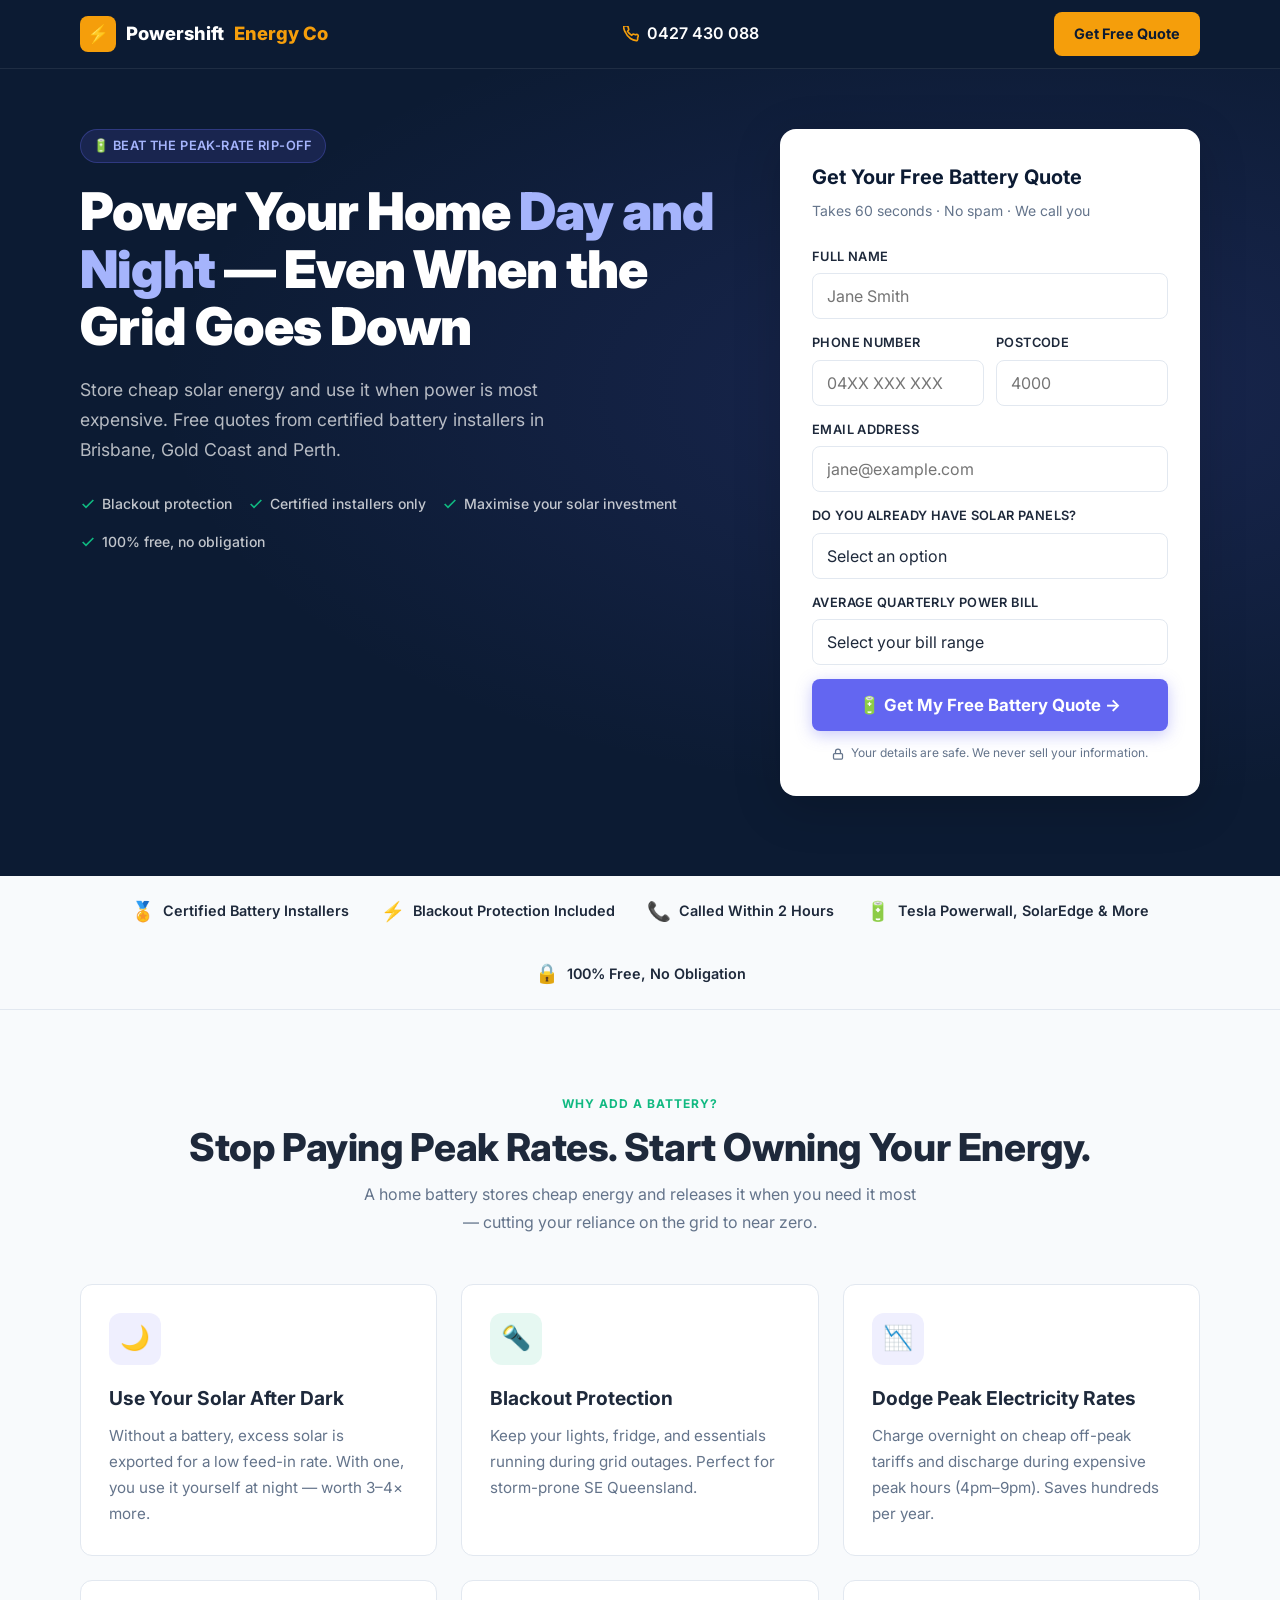
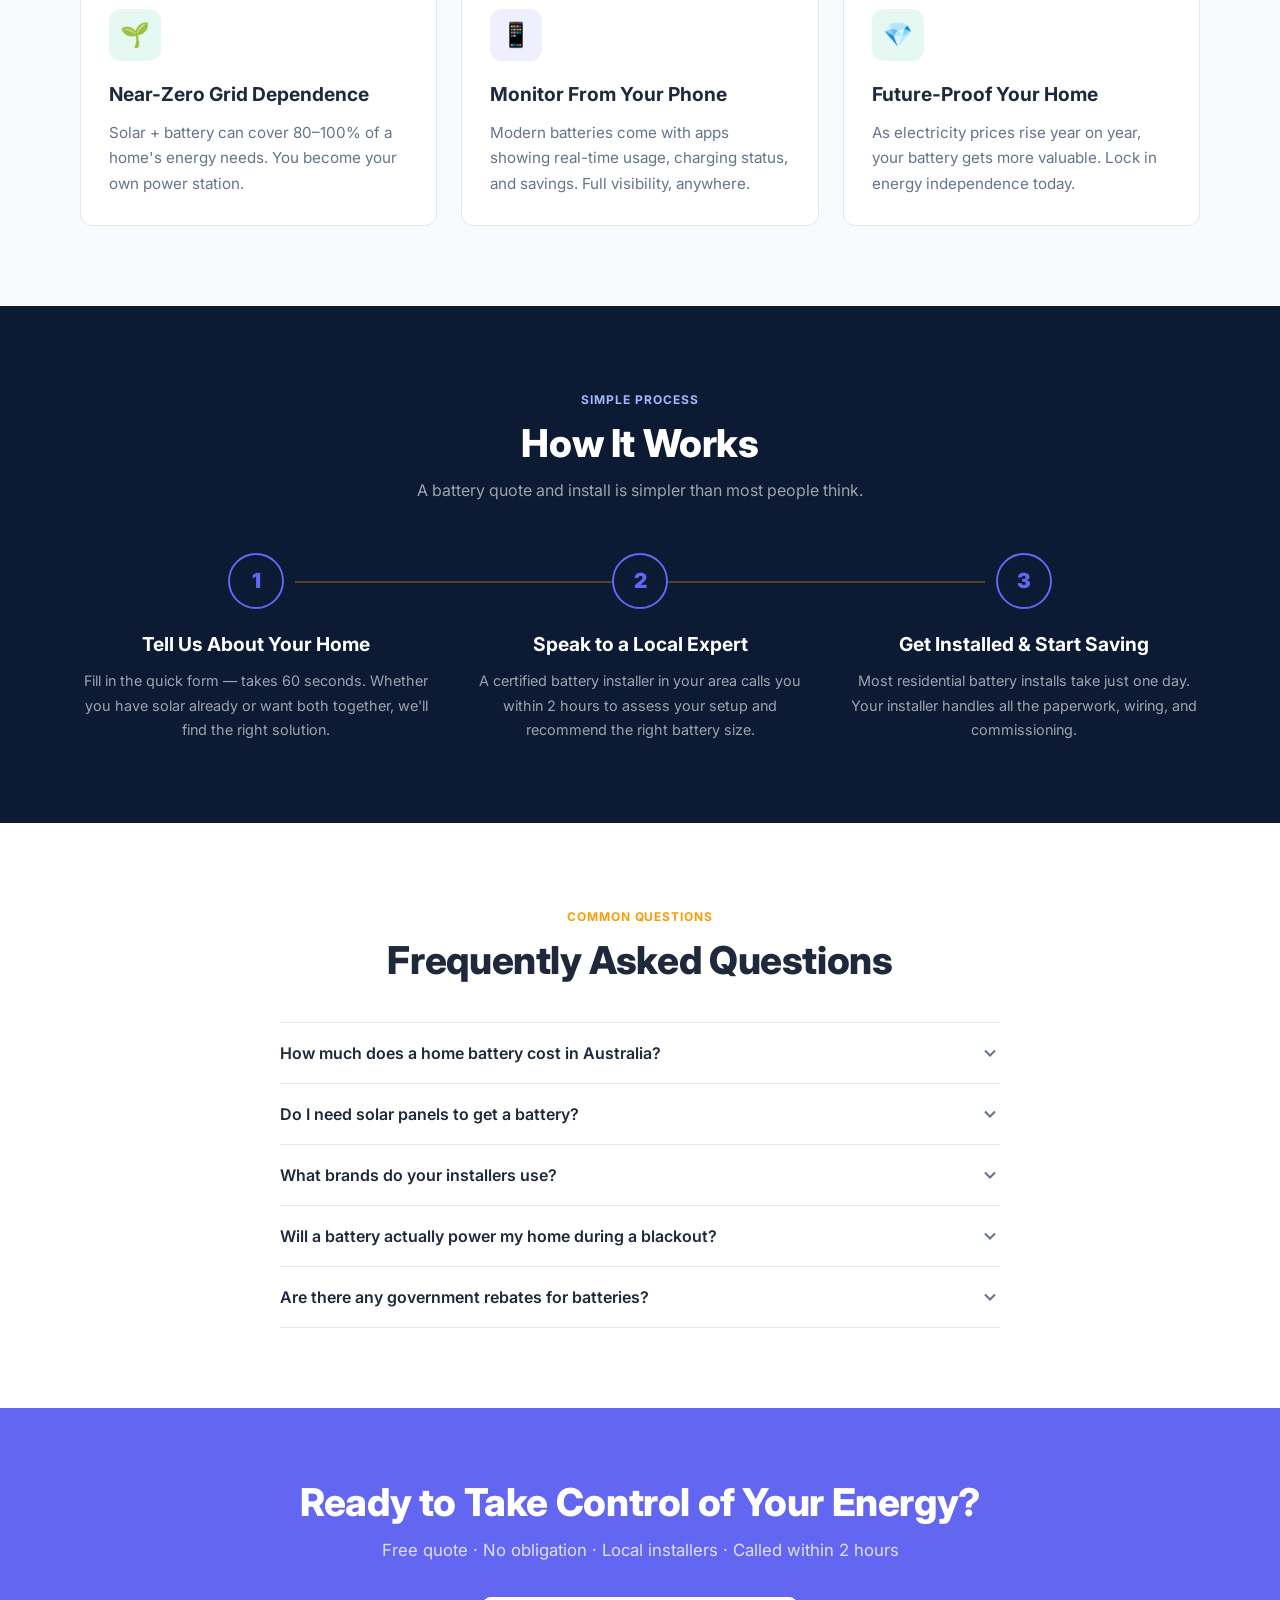
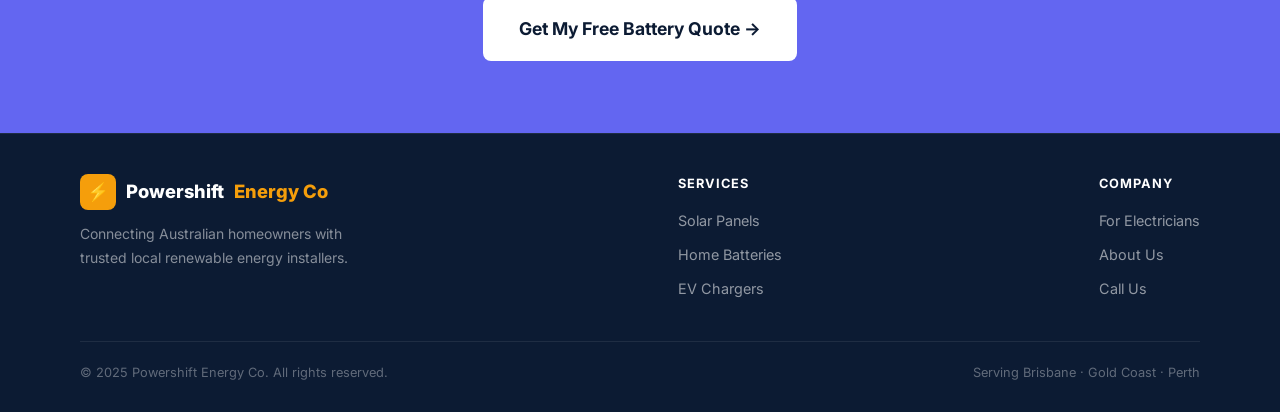
==== commit e369c7b2: "Update phone number on all pages" ====
--- a/battery.html
+++ b/battery.html
@@ -17,9 +17,9 @@
         <div class="logo-icon">⚡</div>
         Powershift <span>Energy Co</span>
       </a>
-      <a href="tel:1800000000" class="nav-phone">
+      <a href="tel:0427430088" class="nav-phone">
         <svg width="16" height="16" viewBox="0 0 24 24" fill="none" stroke="currentColor" stroke-width="2.5"><path d="M22 16.92v3a2 2 0 01-2.18 2 19.79 19.79 0 01-8.63-3.07A19.5 19.5 0 013.86 9.8 19.79 19.79 0 01.78 1.17 2 2 0 012.76 0h3a2 2 0 012 1.72c.127.96.361 1.903.7 2.81a2 2 0 01-.45 2.11L6.91 7.91a16 16 0 006.06 6.06l1.07-1.07a2 2 0 012.11-.45c.907.339 1.85.573 2.81.7A2 2 0 0122 16.92z"/></svg>
-        1800 000 000
+        0427 430 088
       </a>
       <a href="#get-quote" class="nav-cta">Get Free Quote</a>
     </div>
@@ -310,7 +310,7 @@
           <ul>
             <li><a href="electricians.html">For Electricians</a></li>
             <li><a href="index.html">About Us</a></li>
-            <li><a href="tel:1800000000">Call Us</a></li>
+            <li><a href="tel:0427430088">Call Us</a></li>
           </ul>
         </div>
       </div>
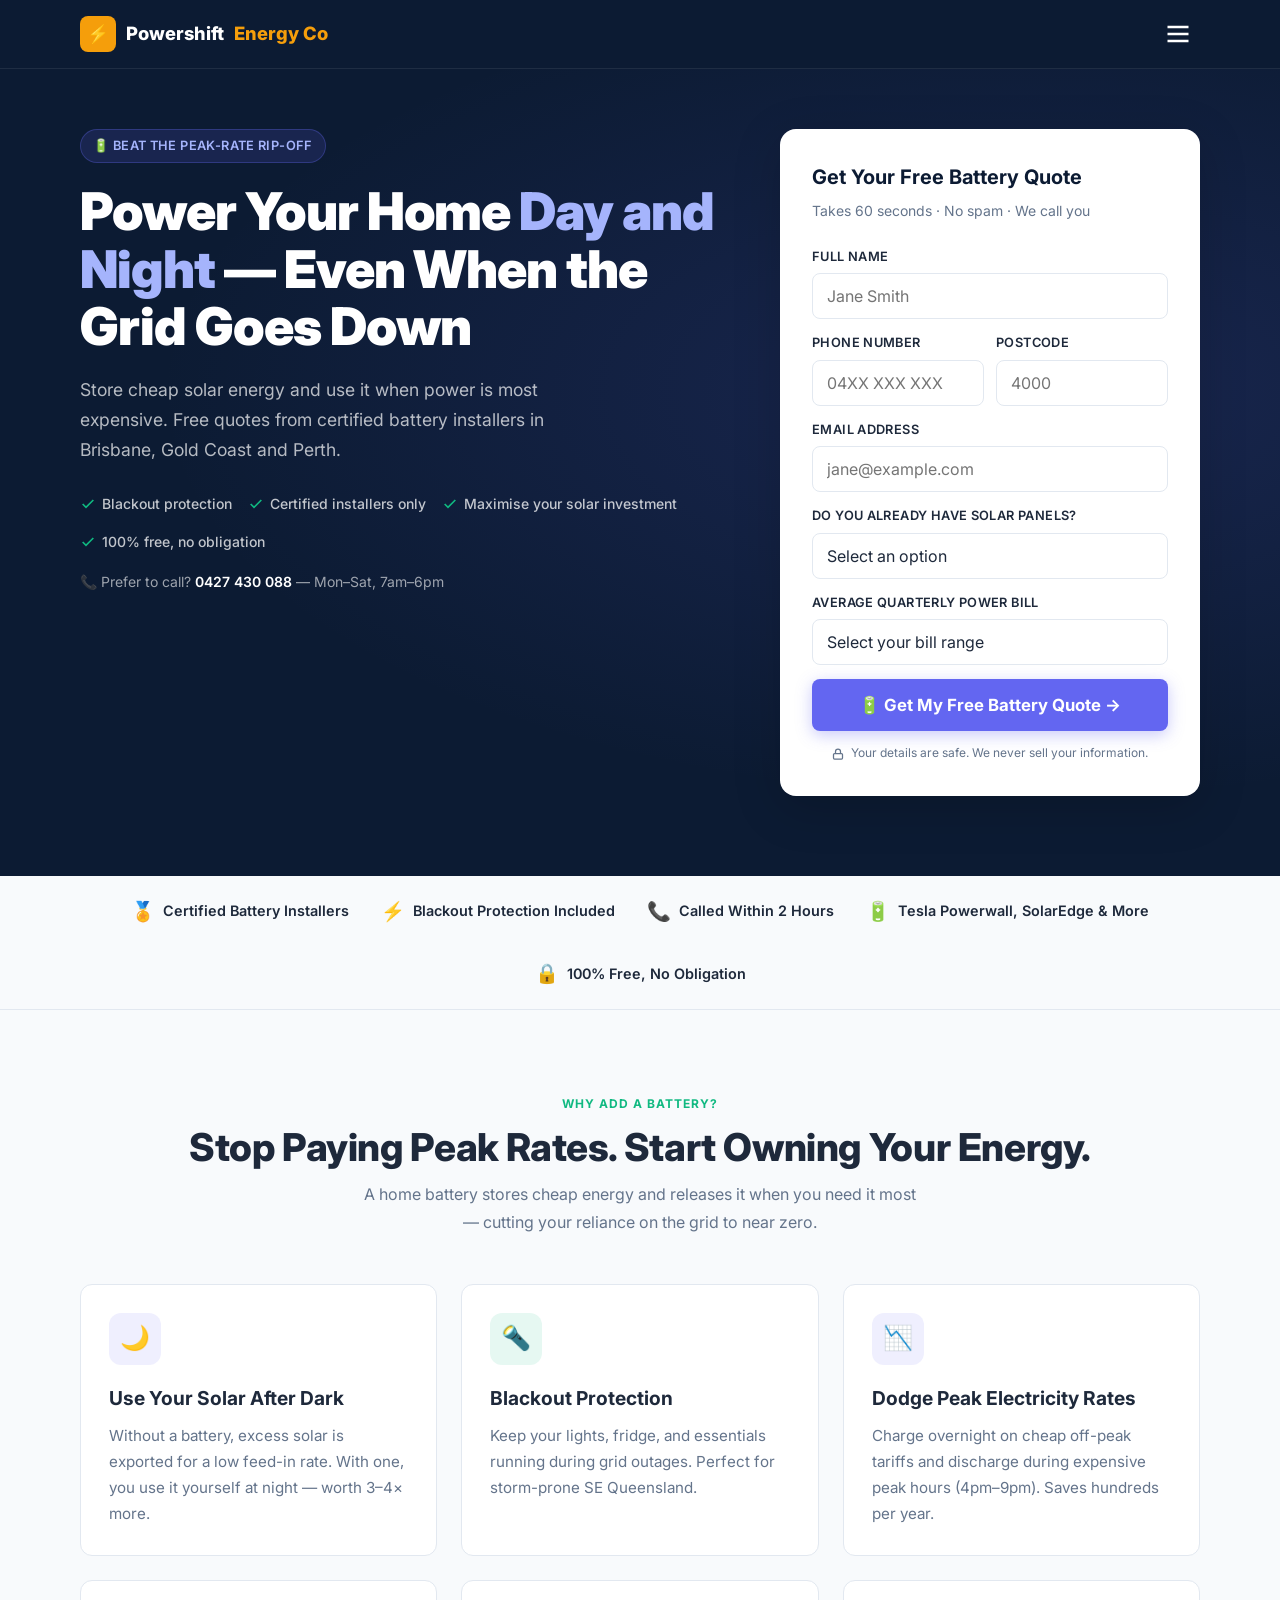
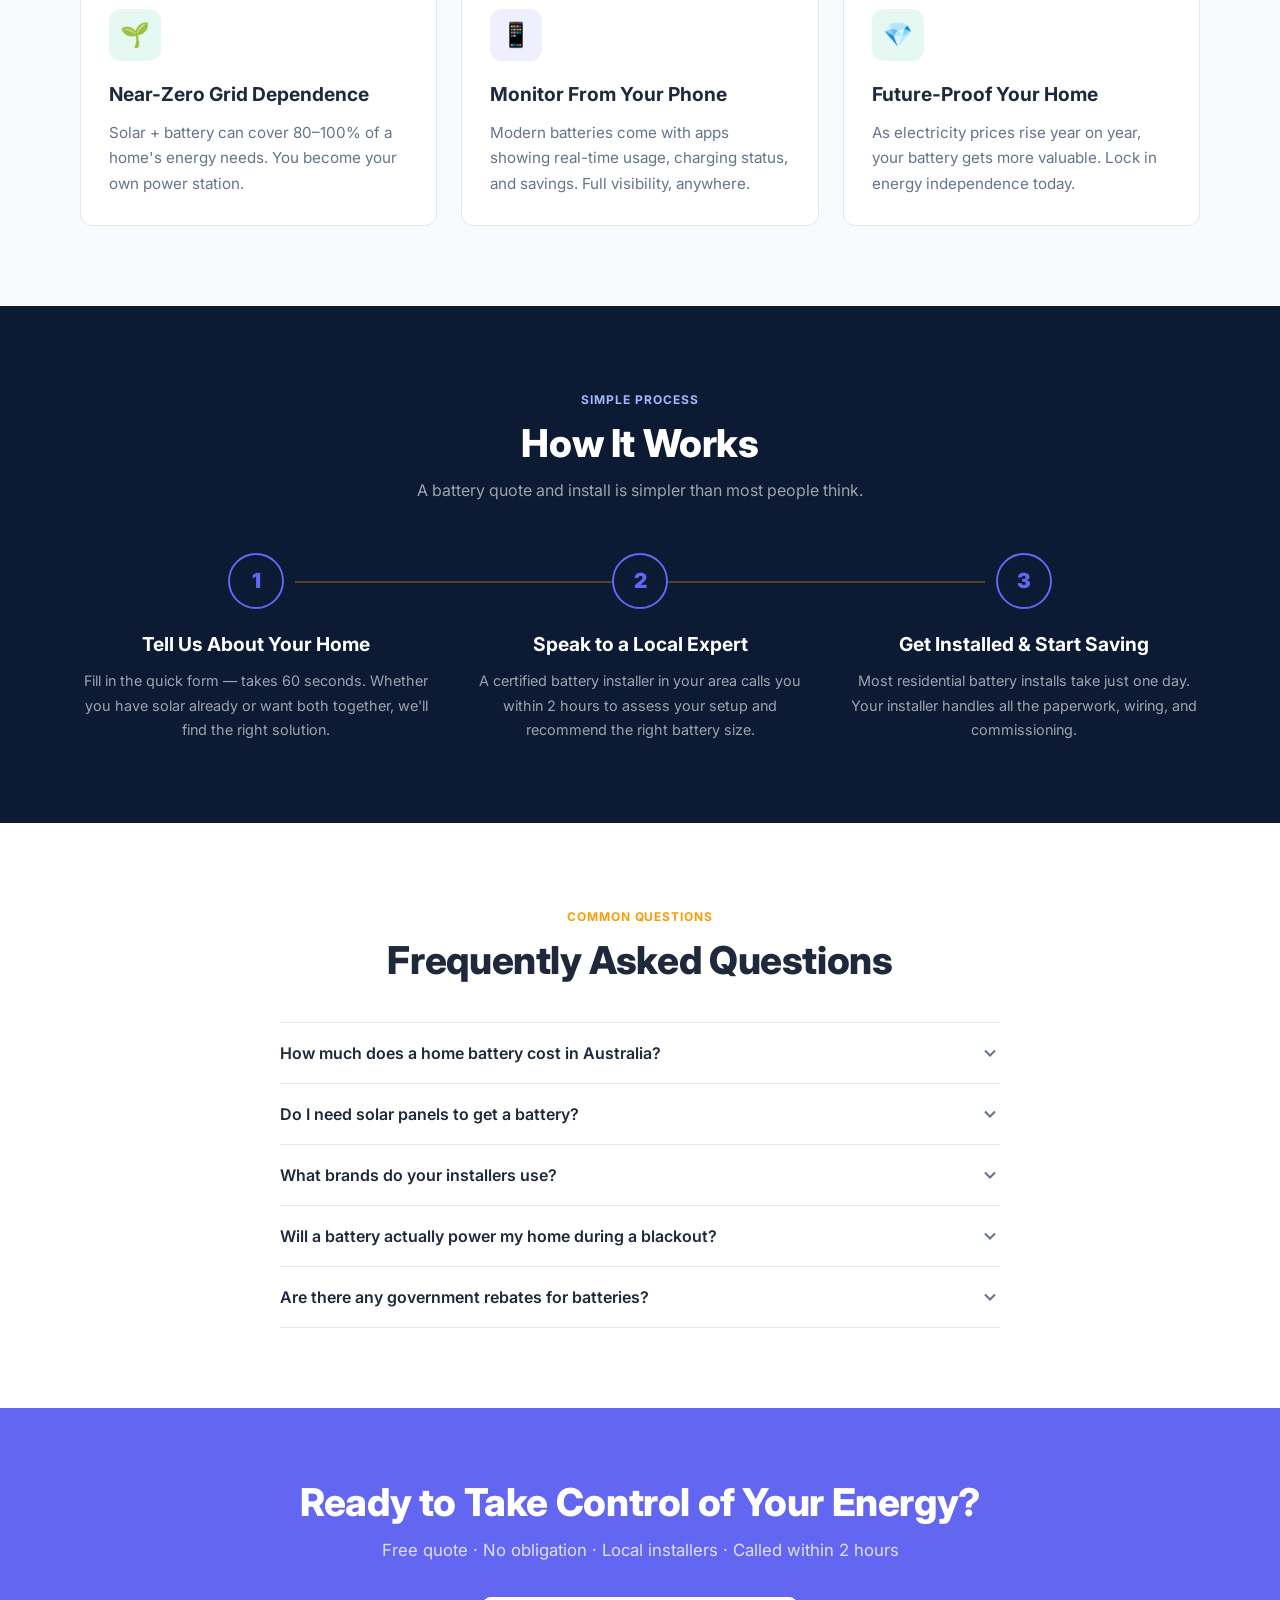
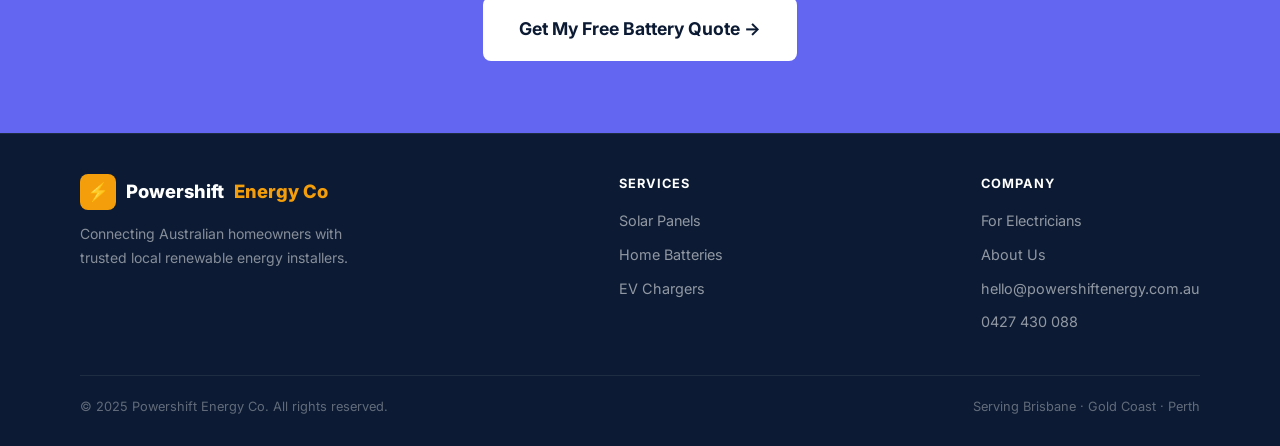
==== commit d24d30e3: "Update footer on all pages" ====
--- a/battery.html
+++ b/battery.html
@@ -17,11 +17,17 @@
         <div class="logo-icon">⚡</div>
         Powershift <span>Energy Co</span>
       </a>
-      <a href="tel:0427430088" class="nav-phone">
-        <svg width="16" height="16" viewBox="0 0 24 24" fill="none" stroke="currentColor" stroke-width="2.5"><path d="M22 16.92v3a2 2 0 01-2.18 2 19.79 19.79 0 01-8.63-3.07A19.5 19.5 0 013.86 9.8 19.79 19.79 0 01.78 1.17 2 2 0 012.76 0h3a2 2 0 012 1.72c.127.96.361 1.903.7 2.81a2 2 0 01-.45 2.11L6.91 7.91a16 16 0 006.06 6.06l1.07-1.07a2 2 0 012.11-.45c.907.339 1.85.573 2.81.7A2 2 0 0122 16.92z"/></svg>
-        0427 430 088
-      </a>
-      <a href="#get-quote" class="nav-cta">Get Free Quote</a>
+      <button class="nav-hamburger" id="navHamburger" aria-label="Menu" aria-expanded="false">
+        <svg width="28" height="28" viewBox="0 0 24 24" fill="none" stroke="white" stroke-width="2"><path d="M3 6h18M3 12h18M3 18h18"/></svg>
+      </button>
+    </div>
+    <div class="nav-dropdown" id="navDropdown">
+      <a href="solar.html">☀️ Solar Panels</a>
+      <a href="battery.html">🔋 Home Batteries</a>
+      <a href="ev-charger.html">🚗 EV Chargers</a>
+      <a href="electricians.html">👷 For Installers</a>
+      <a href="index.html#about">ℹ️ About Us</a>
+      <a href="tel:0427430088">📞 0427 430 088</a>
     </div>
   </nav>
 
@@ -53,6 +59,7 @@
             100% free, no obligation
           </div>
         </div>
+        <p class="hero-call">📞 Prefer to call? <a href="tel:0427430088">0427 430 088</a> — Mon–Sat, 7am–6pm</p>
       </div>
 
       <div class="form-card">
@@ -310,7 +317,8 @@
           <ul>
             <li><a href="electricians.html">For Electricians</a></li>
             <li><a href="index.html">About Us</a></li>
-            <li><a href="tel:0427430088">Call Us</a></li>
+            <li><a href="mailto:hello@powershiftenergy.com.au">hello@powershiftenergy.com.au</a></li>
+            <li><a href="tel:0427430088">0427 430 088</a></li>
           </ul>
         </div>
       </div>
--- a/css/style.css
+++ b/css/style.css
@@ -700,6 +700,48 @@
   .trust-bar-inner   { gap: 20px; }
   .stat-strip        { gap: 28px; }
   .footer-inner      { flex-direction: column; }
-  .nav-phone         { display: none; }
   .partner-form-card { padding: 24px 20px; }
 }
+
+.nav-hamburger {
+  background: none;
+  border: none;
+  cursor: pointer;
+  padding: 8px;
+}
+.nav-hamburger svg { display: block; }
+.nav-cta { display: none !important; }
+.nav-phone { display: none !important; }
+.nav-dropdown {
+  display: none;
+  flex-direction: column;
+  background: #0f172a;
+  border-top: 1px solid rgba(255,255,255,0.08);
+  padding: 8px 20px 16px;
+}
+.nav-dropdown.is-open { display: flex; }
+.nav-dropdown a {
+  display: block;
+  padding: 12px 16px;
+  color: rgba(255,255,255,0.75);
+  text-decoration: none;
+  font-size: 0.95rem;
+  border-radius: 8px;
+}
+.nav-dropdown a:hover {
+  background: rgba(255,255,255,0.06);
+  color: #fff;
+}
+.site-nav { position: relative; }
+
+/* ── Hero Call Line ── */
+.hero-call {
+  font-size: 0.875rem;
+  color: rgba(255,255,255,0.6);
+  margin-top: 16px;
+}
+.hero-call a {
+  color: #ffffff;
+  font-weight: 600;
+  text-decoration: none;
+}
